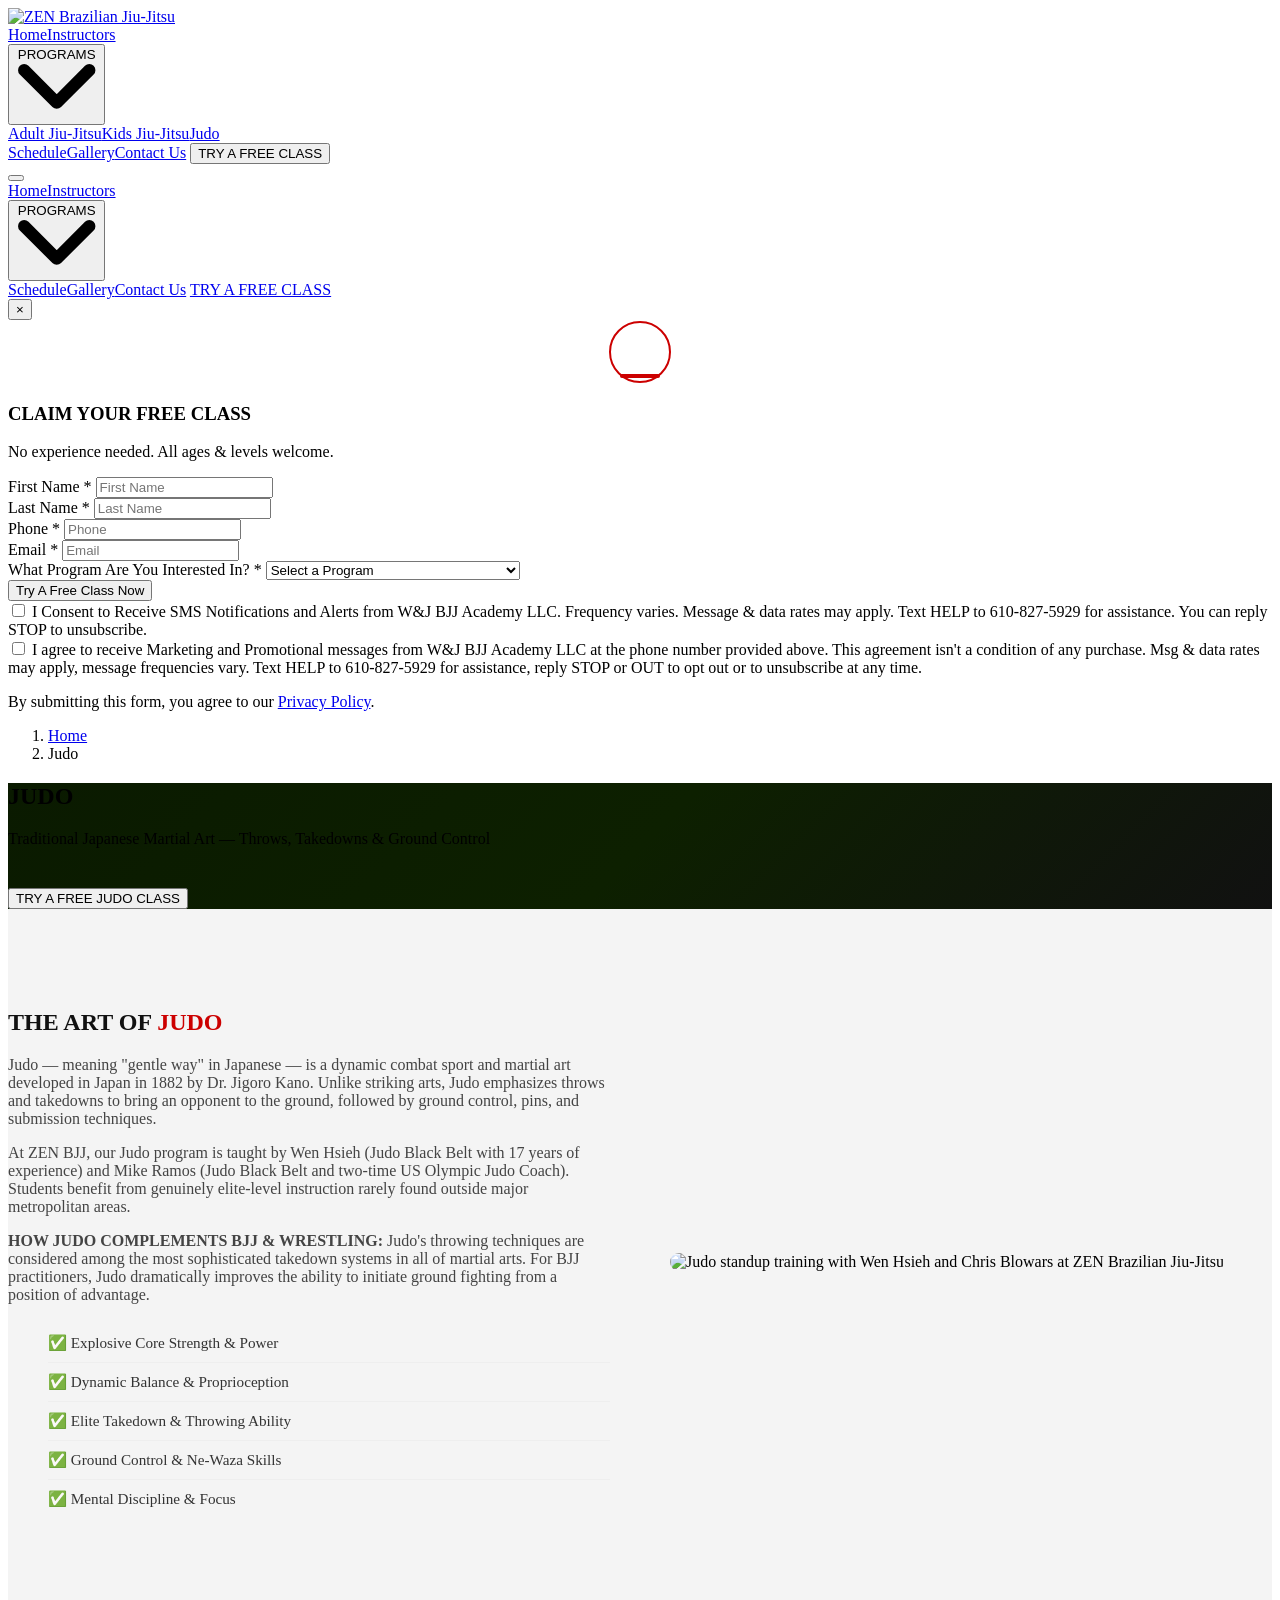
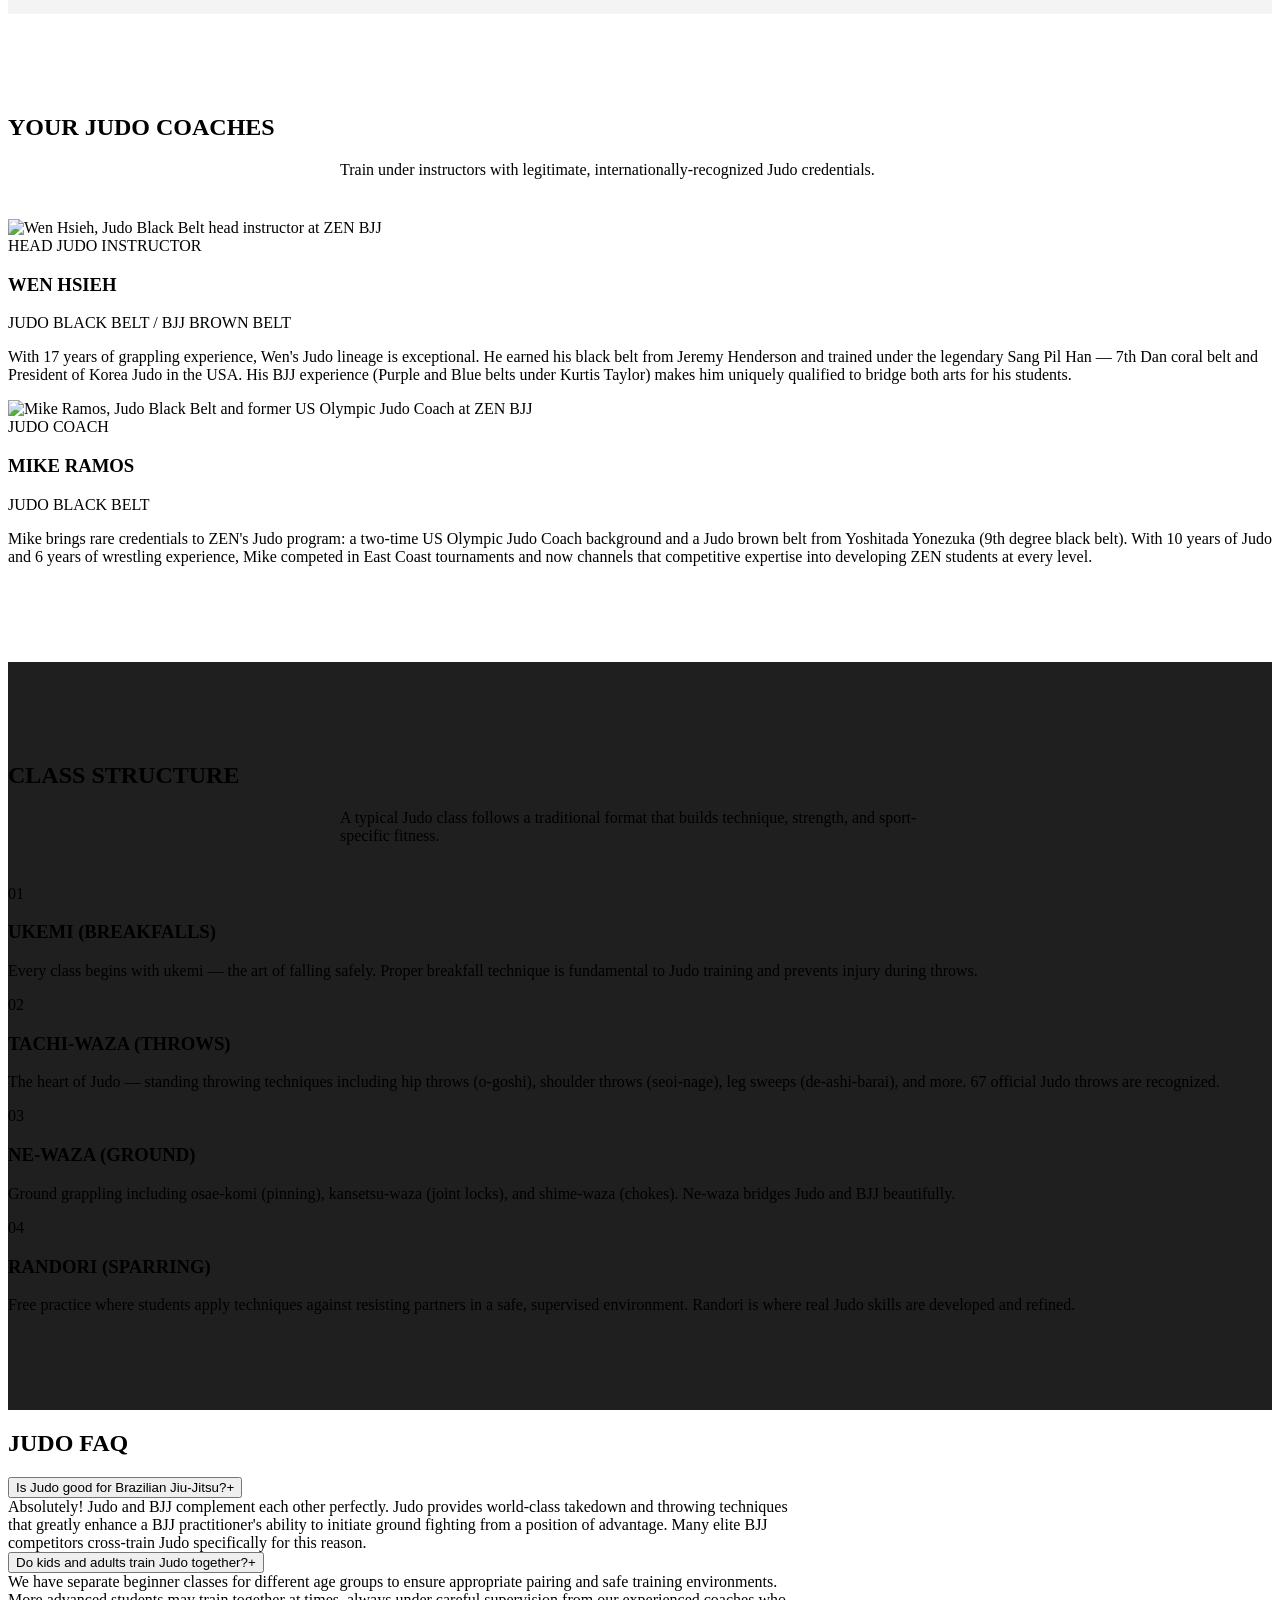
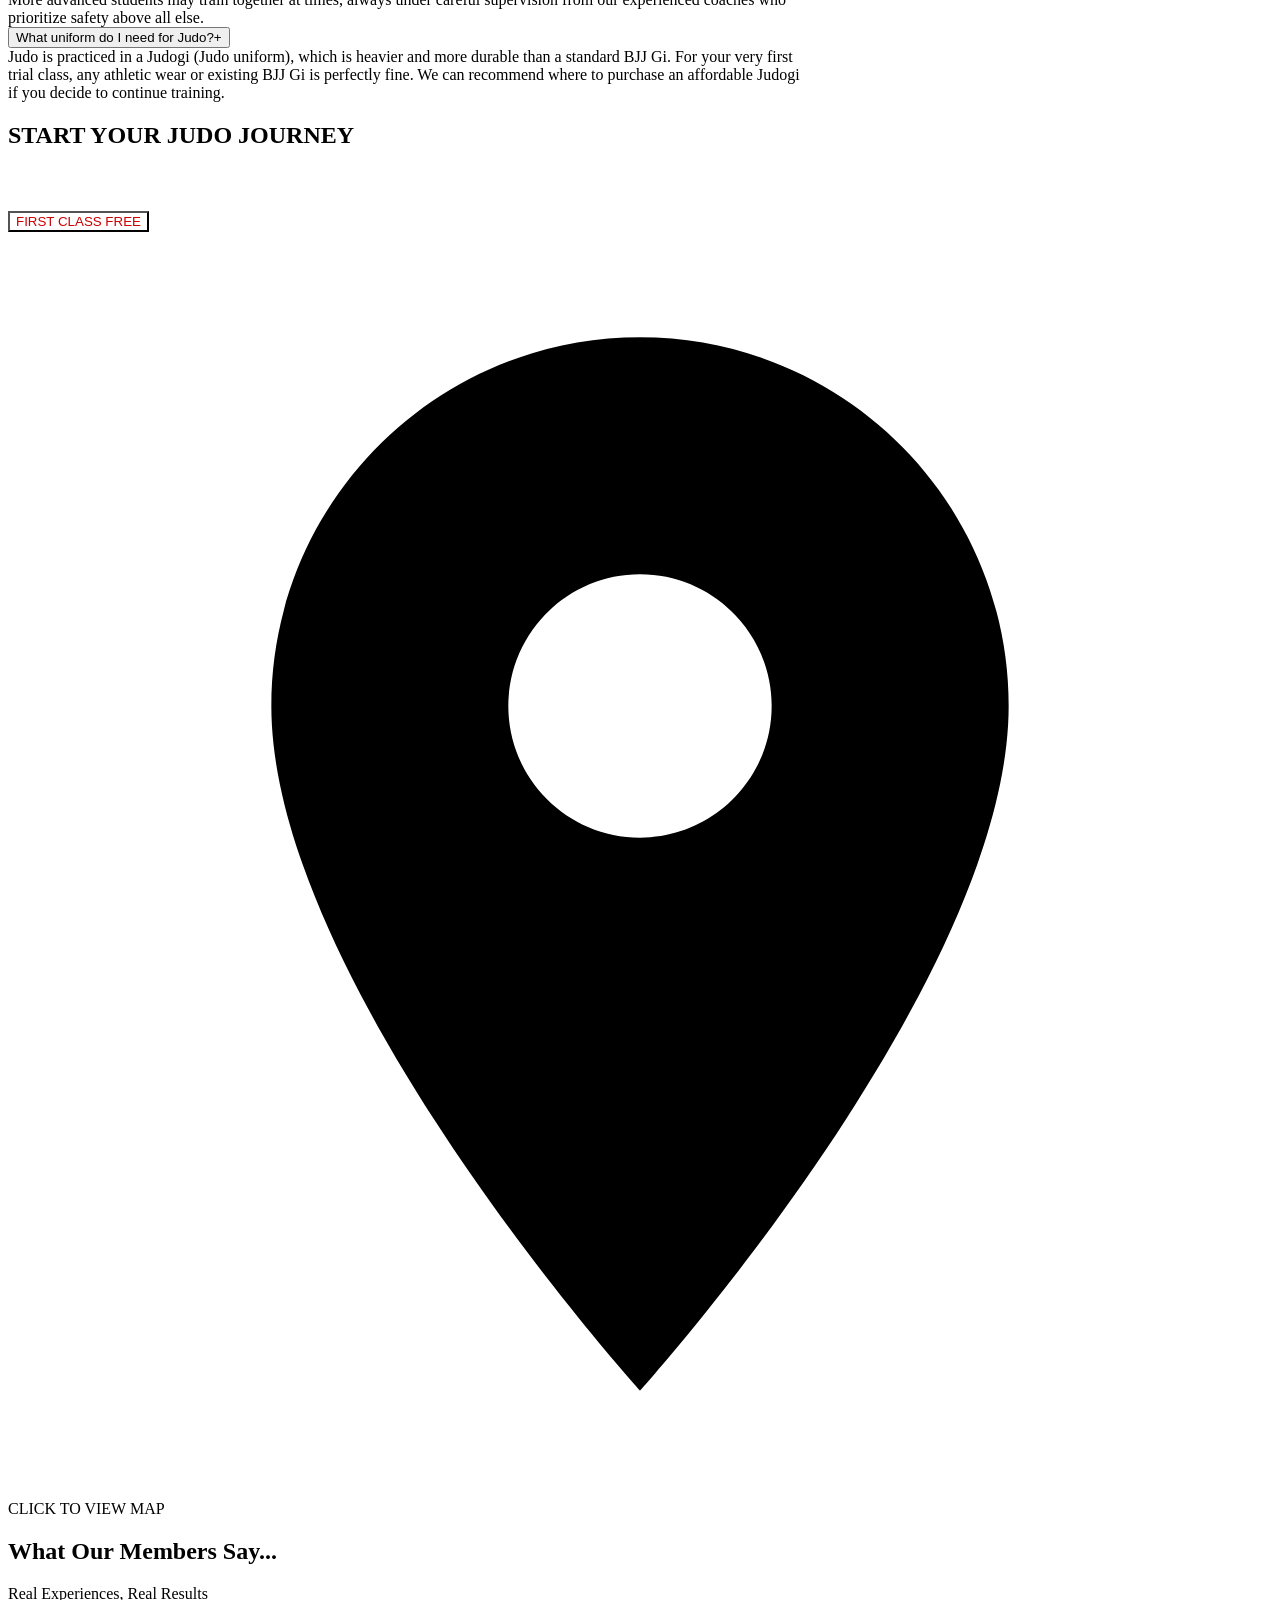
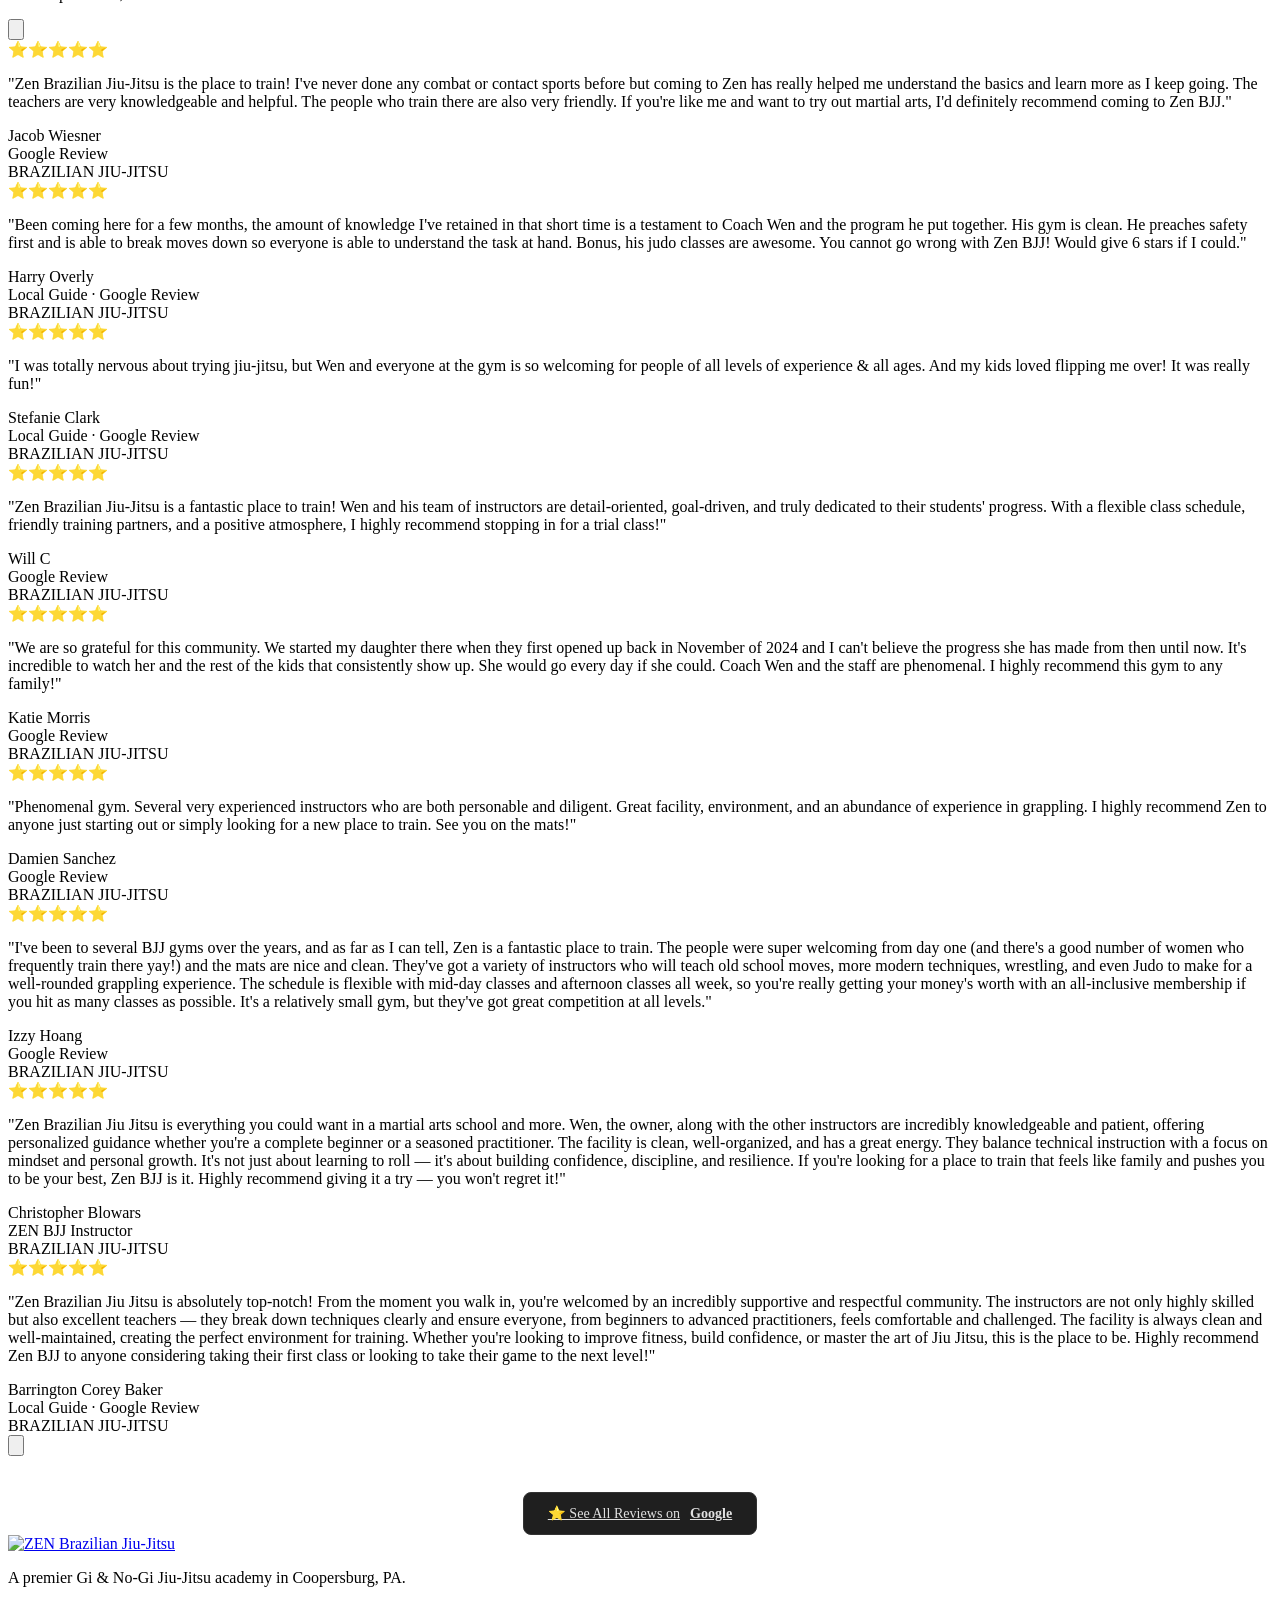
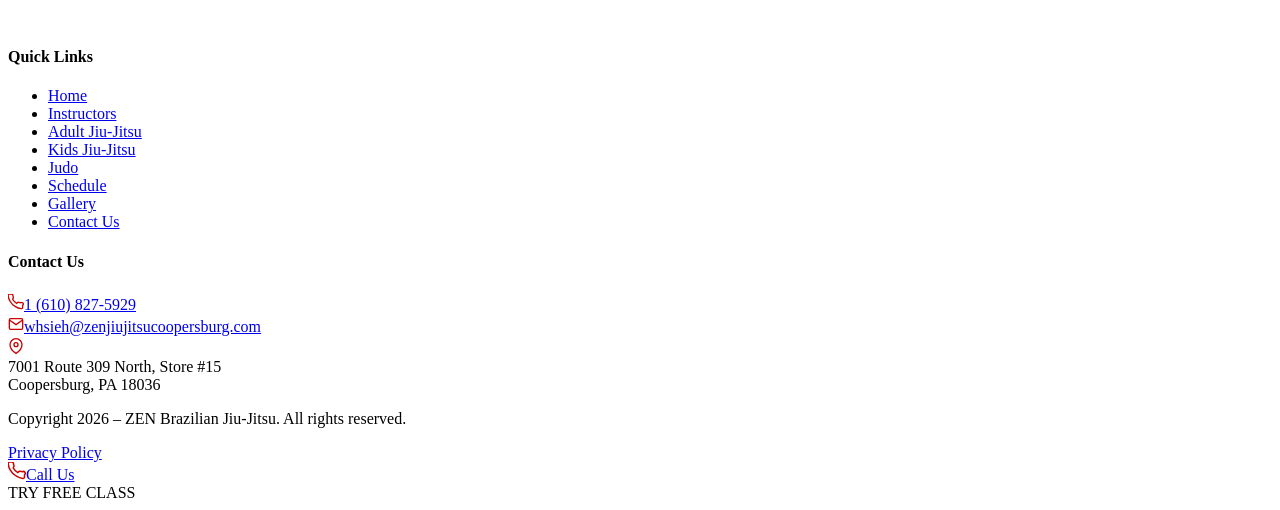
==== judo.html @ 86d630e7 "Website content The original website content (initial transfer)" ====
<!DOCTYPE html>
<html lang="en">
<head>
  <meta charset="UTF-8">
  <meta name="viewport" content="width=device-width, initial-scale=1.0">
  <title>Judo Classes in Coopersburg, PA | ZEN Brazilian Jiu-Jitsu</title>
  <meta name="description" content="Train traditional Judo at ZEN BJJ in Coopersburg, PA under experienced black belts. Throws, takedowns, and ground control for all ages. First class free!">
  <link rel="canonical" href="https://www.zenjiujitsucoopersburg.com/judo.html">
  <meta property="og:title" content="Judo Classes in Coopersburg, PA | ZEN Brazilian Jiu-Jitsu">
  <meta property="og:description" content="Train traditional Judo at ZEN BJJ in Coopersburg, PA under experienced black belts. Throws, takedowns, and ground control for all ages. First class free!">
  <meta property="og:type" content="website">
  <meta property="og:url" content="https://www.zenjiujitsucoopersburg.com/judo.html">
  <meta property="og:image" content="https://www.zenjiujitsucoopersburg.com/images/og-home.jpg">
  <meta property="og:site_name" content="ZEN Brazilian Jiu-Jitsu">
  <meta name="twitter:card" content="summary_large_image">
  <meta name="twitter:title" content="Judo Classes in Coopersburg, PA | ZEN Brazilian Jiu-Jitsu">
  <meta name="twitter:description" content="Train traditional Judo at ZEN BJJ in Coopersburg, PA. Throws, takedowns, and ground control for all ages. First class free!">
  <link rel="preconnect" href="https://fonts.googleapis.com">
  <link rel="preconnect" href="https://fonts.gstatic.com" crossorigin>
  <link rel="preconnect" href="https://maps.googleapis.com">
  <link rel="preconnect" href="https://maps.gstatic.com" crossorigin>
  <link rel="dns-prefetch" href="https://maps.googleapis.com">
  <link rel="dns-prefetch" href="https://maps.gstatic.com">
  <link href="https://fonts.googleapis.com/css2?family=Bebas+Neue&family=Open+Sans:wght@300;400;600;700&display=swap" rel="stylesheet">
  <link rel="stylesheet" href="css/styles.css">
<link rel="stylesheet" href="https://unpkg.com/aos@2.3.4/dist/aos.css">
  <script type="application/ld+json">
  {"@context":"https://schema.org","@type":"FAQPage","mainEntity":[
    {"@type":"Question","name":"Is Judo good for Brazilian Jiu-Jitsu?","acceptedAnswer":{"@type":"Answer","text":"Absolutely! Judo and BJJ complement each other perfectly. Judo provides world-class takedown and throwing techniques that greatly enhance a BJJ practitioner's ability to take the fight to the ground on their terms."}},
    {"@type":"Question","name":"Do kids and adults train Judo together?","acceptedAnswer":{"@type":"Answer","text":"We have separate beginner classes for different age groups to ensure appropriate pairing. More advanced students may train together, always under careful supervision from our experienced coaches."}},
    {"@type":"Question","name":"What uniform do I need for Judo?","acceptedAnswer":{"@type":"Answer","text":"Judo is practiced in a Judogi (Judo uniform), which is heavier and more durable than a BJJ Gi. For your first trial class, any athletic wear or BJJ Gi is fine. We can recommend where to purchase an affordable Judogi."}}
  ]}
  </script>
</head>
<body>

<nav id="navbar" aria-label="Main navigation">
  <div class="nav-inner">
    <a href="index.html" class="nav-logo" aria-label="ZEN Brazilian Jiu-Jitsu Home">
      <div class="nav-logo-wrap">
        <img src="Logos/Zen%20Logo%20White.webp" alt="ZEN Brazilian Jiu-Jitsu" class="nav-logo-img">
      </div>
    </a>
    <div class="nav-links">
      <a href="index.html">Home</a><a href="instructors.html">Instructors</a><div class="nav-dropdown"><button class="nav-dropdown-toggle" aria-expanded="false" aria-haspopup="true">PROGRAMS <svg class="nav-chevron" viewBox="0 0 10 7" fill="none" aria-hidden="true"><path d="M1 1l4 4 4-4" stroke="currentColor" stroke-width="1.5" stroke-linecap="round" stroke-linejoin="round"/></svg></button><div class="nav-dropdown-menu" role="menu"><a href="adult-bjj.html" role="menuitem">Adult Jiu-Jitsu</a><a href="kids-bjj.html" role="menuitem">Kids Jiu-Jitsu</a><a href="judo.html" role="menuitem">Judo</a></div></div><a href="schedule.html">Schedule</a><a href="gallery.html">Gallery</a><a href="contact.html">Contact Us</a>
      <button class="btn nav-cta" data-modal data-program="Judo">TRY A FREE CLASS</button>
    </div>
    <button class="hamburger" id="hamburger" aria-label="Toggle navigation" aria-expanded="false" aria-controls="navDrawer"><span></span><span></span><span></span></button>
  </div>
</nav>
<div id="drawerOverlay" style="position:fixed;inset:0;background:rgba(0,0,0,0.6);z-index:998;display:none;"></div>
<nav class="nav-drawer" id="navDrawer" aria-label="Mobile navigation">
  <a href="index.html">Home</a><a href="instructors.html">Instructors</a><div class="drawer-programs"><button class="drawer-programs-toggle" aria-expanded="false">PROGRAMS <svg class="drawer-chevron" viewBox="0 0 10 7" fill="none" aria-hidden="true"><path d="M1 1l4 4 4-4" stroke="currentColor" stroke-width="1.5" stroke-linecap="round" stroke-linejoin="round"/></svg></button><div class="drawer-programs-sub" hidden><a href="adult-bjj.html">Adult Jiu-Jitsu</a><a href="kids-bjj.html">Kids Jiu-Jitsu</a><a href="judo.html">Judo</a></div></div><a href="schedule.html">Schedule</a><a href="gallery.html">Gallery</a><a href="contact.html">Contact Us</a>
  <a class="drawer-cta" href="#" data-modal data-program="Judo">TRY A FREE CLASS</a>
</nav>

<div class="modal-overlay" id="modalOverlay" role="dialog" aria-modal="true" aria-labelledby="modalTitle" aria-hidden="true">
  <div class="modal-card">
    <button class="modal-close" id="modalClose" aria-label="Close modal">×</button>
    <div class="modal-logo"><div style="width:64px;height:64px;margin:0 auto 10px;"><svg viewBox="0 0 64 64" fill="none"><circle cx="32" cy="32" r="30" stroke="#CC0000" stroke-width="2" fill="none"/><text x="32" y="44" text-anchor="middle" font-family="serif" font-size="32" fill="white">禅</text><rect x="12" y="54" width="40" height="4" fill="#CC0000" rx="2"/></svg></div><h3 id="modalTitle">CLAIM YOUR FREE CLASS</h3><p>No experience needed. All ages &amp; levels welcome.</p></div>
    <form class="modal-form" id="modalForm" novalidate>
      <div class="form-row">
        <div class="form-group">
          <label>First Name <span class="required-star">*</span></label>
          <input type="text" id="modalFirst" name="first_name" required placeholder="First Name" autocomplete="given-name">
        </div>
        <div class="form-group">
          <label>Last Name <span class="required-star">*</span></label>
          <input type="text" id="modalLast" name="last_name" required placeholder="Last Name" autocomplete="family-name">
        </div>
      </div>
      <div class="form-group">
        <label>Phone <span class="required-star">*</span></label>
        <input type="tel" id="modalPhone" name="phone" required placeholder="Phone" autocomplete="tel">
      </div>
      <div class="form-group">
        <label>Email <span class="required-star">*</span></label>
        <input type="email" id="modalEmail" name="email" required placeholder="Email" autocomplete="email">
      </div>
      <div class="form-group">
        <label for="modalProgram">What Program Are You Interested In? <span class="required-star">*</span></label>
        <select id="modalProgram" name="program" required>
          <option value="" disabled selected>Select a Program</option>
          <option value="adult-bjj">Adult BJJ Program (Age 18 and above)</option>
          <option value="kids-bjj">Kids BJJ Program (Age 5 and above)</option>
          <option value="judo">Judo BJJ Program (All Levels)</option>
        </select>
      </div>
      <button type="submit" class="btn btn-red btn-pulse">Try A Free Class Now</button>
      <div class="consent-item">
        <input type="checkbox" id="sms-consent" name="sms_consent" value="yes">
        <label for="sms-consent">I Consent to Receive SMS Notifications and Alerts from W&amp;J BJJ Academy LLC. Frequency varies. Message &amp; data rates may apply. Text HELP to 610-827-5929 for assistance. You can reply STOP to unsubscribe.</label>
      </div>
      <div class="consent-item">
        <input type="checkbox" id="marketing-consent" name="marketing_consent" value="yes">
        <label for="marketing-consent">I agree to receive Marketing and Promotional messages from W&amp;J BJJ Academy LLC at the phone number provided above. This agreement isn't a condition of any purchase. Msg &amp; data rates may apply, message frequencies vary. Text HELP to 610-827-5929 for assistance, reply STOP or OUT to opt out or to unsubscribe at any time.</label>
      </div>
      <p class="popup-privacy-link">
        By submitting this form, you agree to our <a href="privacy-policy.html" target="_blank">Privacy Policy</a>.
      </p>
    </form>
  </div>
</div>

<nav class="breadcrumb" aria-label="Breadcrumb"><div class="container"><ol><li><a href="index.html">Home</a></li><li>Judo</li></ol></div></nav>

<section class="page-hero" style="background:linear-gradient(135deg,#0a1a00 0%,#0d2000 50%,#111 100%);" aria-labelledby="page-title">
  <div class="container">
    <h1 id="page-title"><span class="accent-red">JUDO</span></h1>
    <p>Traditional Japanese Martial Art — Throws, Takedowns &amp; Ground Control</p>
    <button class="btn btn-red btn-pulse" data-modal data-program="Judo" style="margin-top:24px;">TRY A FREE JUDO CLASS</button>
  </div>
</section>

<!-- ABOUT JUDO -->
<section style="background:#f4f4f4;padding:80px 0;" aria-labelledby="judo-heading">
  <div class="container">
    <div style="display:grid;grid-template-columns:1fr 1fr;gap:60px;align-items:center;">
      <div>
        <h2 id="judo-heading" style="color:#111;">THE ART OF <span style="color:#CC0000">JUDO</span></h2>
        <div class="divider"></div>
        <p style="color:#444;">Judo — meaning "gentle way" in Japanese — is a dynamic combat sport and martial art developed in Japan in 1882 by Dr. Jigoro Kano. Unlike striking arts, Judo emphasizes throws and takedowns to bring an opponent to the ground, followed by ground control, pins, and submission techniques.</p>
        <p style="color:#444;margin-top:14px;">At ZEN BJJ, our Judo program is taught by Wen Hsieh (Judo Black Belt with 17 years of experience) and Mike Ramos (Judo Black Belt and two-time US Olympic Judo Coach). Students benefit from genuinely elite-level instruction rarely found outside major metropolitan areas.</p>
        <p style="color:#444;margin-top:14px;"><strong>HOW JUDO COMPLEMENTS BJJ &amp; WRESTLING:</strong> Judo's throwing techniques are considered among the most sophisticated takedown systems in all of martial arts. For BJJ practitioners, Judo dramatically improves the ability to initiate ground fighting from a position of advantage.</p>
        <ul style="list-style:none;margin-top:20px;">
          <li style="padding:10px 0;border-bottom:1px solid #eee;display:flex;align-items:center;gap:12px;color:#333;font-size:0.95rem;">✅ Explosive Core Strength &amp; Power</li>
          <li style="padding:10px 0;border-bottom:1px solid #eee;display:flex;align-items:center;gap:12px;color:#333;font-size:0.95rem;">✅ Dynamic Balance &amp; Proprioception</li>
          <li style="padding:10px 0;border-bottom:1px solid #eee;display:flex;align-items:center;gap:12px;color:#333;font-size:0.95rem;">✅ Elite Takedown &amp; Throwing Ability</li>
          <li style="padding:10px 0;border-bottom:1px solid #eee;display:flex;align-items:center;gap:12px;color:#333;font-size:0.95rem;">✅ Ground Control &amp; Ne-Waza Skills</li>
          <li style="padding:10px 0;display:flex;align-items:center;gap:12px;color:#333;font-size:0.95rem;">✅ Mental Discipline &amp; Focus</li>
        </ul>
      </div>
      <div><img src="Judo%20images%20/IMG_8960.jpg" alt="Judo standup training with Wen Hsieh and Chris Blowars at ZEN Brazilian Jiu-Jitsu" loading="lazy" style="border-radius:12px;width:100%;"></div>
    </div>
  </div>
</section>

<!-- INSTRUCTOR SPOTLIGHT -->
<section style="background:var(--dark);padding:80px 0;" aria-labelledby="coaches-heading">
  <div class="container">
    <h2 id="coaches-heading" class="text-center">YOUR <span class="accent-red">JUDO COACHES</span></h2>
    <div class="divider center"></div>
    <p class="text-center" style="max-width:600px;margin:0 auto 40px;">Train under instructors with legitimate, internationally-recognized Judo credentials.</p>
    <div class="instructors-grid">
      <article class="instructor-card">
        <div class="instructor-img"><img src="Instructors%20images%20/Coach%20Wen.webp" alt="Wen Hsieh, Judo Black Belt head instructor at ZEN BJJ" loading="lazy"><div class="instructor-banner"><div class="meet">HEAD JUDO INSTRUCTOR</div><h3>WEN HSIEH</h3><span class="belt-badge">JUDO BLACK BELT / BJJ BROWN BELT</span></div></div>
        <div class="instructor-body"><p>With 17 years of grappling experience, Wen's Judo lineage is exceptional. He earned his black belt from Jeremy Henderson and trained under the legendary Sang Pil Han — 7th Dan coral belt and President of Korea Judo in the USA. His BJJ experience (Purple and Blue belts under Kurtis Taylor) makes him uniquely qualified to bridge both arts for his students.</p></div>
      </article>
      <article class="instructor-card">
        <div class="instructor-img"><img src="Instructors%20images%20/Coach%20Mike%20.webp" alt="Mike Ramos, Judo Black Belt and former US Olympic Judo Coach at ZEN BJJ" loading="lazy"><div class="instructor-banner"><div class="meet">JUDO COACH</div><h3>MIKE RAMOS</h3><span class="belt-badge">JUDO BLACK BELT</span></div></div>
        <div class="instructor-body"><p>Mike brings rare credentials to ZEN's Judo program: a two-time US Olympic Judo Coach background and a Judo brown belt from Yoshitada Yonezuka (9th degree black belt). With 10 years of Judo and 6 years of wrestling experience, Mike competed in East Coast tournaments and now channels that competitive expertise into developing ZEN students at every level.</p></div>
      </article>
    </div>
  </div>
</section>

<!-- WHAT TO EXPECT -->
<section style="background:#1f1f1f;padding:80px 0;" aria-labelledby="expect-heading">
  <div class="container">
    <h2 id="expect-heading" class="text-center">CLASS <span class="accent-red">STRUCTURE</span></h2>
    <div class="divider center"></div>
    <p class="text-center" style="max-width:600px;margin:0 auto 40px;">A typical Judo class follows a traditional format that builds technique, strength, and sport-specific fitness.</p>
    <div class="technique-grid">
      <div class="technique-card"><div class="tnum">01</div><div><h3>UKEMI (BREAKFALLS)</h3><p>Every class begins with ukemi — the art of falling safely. Proper breakfall technique is fundamental to Judo training and prevents injury during throws.</p></div></div>
      <div class="technique-card"><div class="tnum">02</div><div><h3>TACHI-WAZA (THROWS)</h3><p>The heart of Judo — standing throwing techniques including hip throws (o-goshi), shoulder throws (seoi-nage), leg sweeps (de-ashi-barai), and more. 67 official Judo throws are recognized.</p></div></div>
      <div class="technique-card"><div class="tnum">03</div><div><h3>NE-WAZA (GROUND)</h3><p>Ground grappling including osae-komi (pinning), kansetsu-waza (joint locks), and shime-waza (chokes). Ne-waza bridges Judo and BJJ beautifully.</p></div></div>
      <div class="technique-card"><div class="tnum">04</div><div><h3>RANDORI (SPARRING)</h3><p>Free practice where students apply techniques against resisting partners in a safe, supervised environment. Randori is where real Judo skills are developed and refined.</p></div></div>
    </div>
  </div>
</section>

<!-- FAQ -->
<section class="faq-section" aria-labelledby="faq-heading">
  <div class="container" style="max-width:800px;">
    <h2 id="faq-heading" class="text-center">JUDO <span class="accent-red">FAQ</span></h2>
    <div class="divider center"></div>
    <div class="faq-item"><button class="faq-question" aria-expanded="false">Is Judo good for Brazilian Jiu-Jitsu?<span class="faq-icon">+</span></button><div class="faq-answer">Absolutely! Judo and BJJ complement each other perfectly. Judo provides world-class takedown and throwing techniques that greatly enhance a BJJ practitioner's ability to initiate ground fighting from a position of advantage. Many elite BJJ competitors cross-train Judo specifically for this reason.</div></div>
    <div class="faq-item"><button class="faq-question" aria-expanded="false">Do kids and adults train Judo together?<span class="faq-icon">+</span></button><div class="faq-answer">We have separate beginner classes for different age groups to ensure appropriate pairing and safe training environments. More advanced students may train together at times, always under careful supervision from our experienced coaches who prioritize safety above all else.</div></div>
    <div class="faq-item"><button class="faq-question" aria-expanded="false">What uniform do I need for Judo?<span class="faq-icon">+</span></button><div class="faq-answer">Judo is practiced in a Judogi (Judo uniform), which is heavier and more durable than a standard BJJ Gi. For your very first trial class, any athletic wear or existing BJJ Gi is perfectly fine. We can recommend where to purchase an affordable Judogi if you decide to continue training.</div></div>
  </div>
</section>

<section class="cta-banner">
  <!-- cta animated via CSS shimmer -->
  <h2>START YOUR JUDO JOURNEY</h2>
  <p style="color:rgba(255,255,255,0.85);margin-bottom:24px;position:relative;">First class is completely free. Experience elite Judo instruction in Coopersburg's premier martial arts academy.</p>
  <button class="btn" data-modal data-program="Judo" style="background:white;color:#CC0000;position:relative;">FIRST CLASS FREE</button>
</section>

<!-- MAP -->
<section class="map-section" aria-label="Gym location map">
  <div class="map-container">
    <div class="map-facade" data-map-src="https://www.google.com/maps/embed?pb=!1m18!1m12!1m3!1d3041.0!2d-75.39!3d40.508!2m3!1f0!2f0!3f0!3m2!1i1024!2i768!4f13.1!3m3!1m2!1s0x0%3A0x0!2s7001+Route+309+N%2C+Coopersburg%2C+PA+18036!5e0!3m2!1sen!2sus!4v1700000000000!5m2!1sen!2sus" data-map-title="ZEN Brazilian Jiu-Jitsu location map — 7001 Route 309 North Coopersburg PA">
      <div class="map-facade-overlay">
        <svg class="map-facade-pin" viewBox="0 0 24 24" xmlns="http://www.w3.org/2000/svg" aria-hidden="true"><path d="M12 2C8.13 2 5 5.13 5 9c0 5.25 7 13 7 13s7-7.75 7-13c0-3.87-3.13-7-7-7zm0 9.5c-1.38 0-2.5-1.12-2.5-2.5s1.12-2.5 2.5-2.5 2.5 1.12 2.5 2.5-1.12 2.5-2.5 2.5z"/></svg>
        <span class="map-facade-text">CLICK TO VIEW MAP</span>
      </div>
    </div>
  </div>
</section>

<!-- REVIEWS -->
<section class="testimonials-section" aria-labelledby="reviews-heading">
  <div class="container">
    <h2 id="reviews-heading" class="text-center" data-aos="fade-up">What Our Members Say...</h2>
    <p class="section-sub" data-aos="fade-up" data-aos-delay="100">Real Experiences, Real Results</p>
    <div class="reviews-carousel-wrapper" id="reviewsCarouselWrapper" data-aos="fade-up" data-aos-delay="200">
      <button class="carousel-btn carousel-prev" id="carouselPrev" aria-label="Previous reviews">
        <svg viewBox="0 0 24 24" fill="none" stroke="currentColor" stroke-width="2.5" stroke-linecap="round" stroke-linejoin="round" aria-hidden="true"><polyline points="15 18 9 12 15 6"/></svg>
      </button>
      <div class="reviews-carousel" id="reviewsCarousel">
        <div class="reviews-track" id="reviewsTrack">
          <article class="review-card">
            <div class="stars" aria-label="5 out of 5 stars">⭐⭐⭐⭐⭐</div>
            <p class="review-text">"Zen Brazilian Jiu-Jitsu is the place to train! I've never done any combat or contact sports before but coming to Zen has really helped me understand the basics and learn more as I keep going. The teachers are very knowledgeable and helpful. The people who train there are also very friendly. If you're like me and want to try out martial arts, I'd definitely recommend coming to Zen BJJ."</p>
            <div class="reviewer-name">Jacob Wiesner</div>
            <div class="reviewer-label">Google Review</div>
            <div class="watermark" aria-hidden="true">BRAZILIAN JIU-JITSU</div>
          </article>
          <article class="review-card">
            <div class="stars" aria-label="5 out of 5 stars">⭐⭐⭐⭐⭐</div>
            <p class="review-text">"Been coming here for a few months, the amount of knowledge I've retained in that short time is a testament to Coach Wen and the program he put together. His gym is clean. He preaches safety first and is able to break moves down so everyone is able to understand the task at hand. Bonus, his judo classes are awesome. You cannot go wrong with Zen BJJ! Would give 6 stars if I could."</p>
            <div class="reviewer-name">Harry Overly</div>
            <div class="reviewer-label">Local Guide · Google Review</div>
            <div class="watermark" aria-hidden="true">BRAZILIAN JIU-JITSU</div>
          </article>
          <article class="review-card">
            <div class="stars" aria-label="5 out of 5 stars">⭐⭐⭐⭐⭐</div>
            <p class="review-text">"I was totally nervous about trying jiu-jitsu, but Wen and everyone at the gym is so welcoming for people of all levels of experience &amp; all ages. And my kids loved flipping me over! It was really fun!"</p>
            <div class="reviewer-name">Stefanie Clark</div>
            <div class="reviewer-label">Local Guide · Google Review</div>
            <div class="watermark" aria-hidden="true">BRAZILIAN JIU-JITSU</div>
          </article>
          <article class="review-card">
            <div class="stars" aria-label="5 out of 5 stars">⭐⭐⭐⭐⭐</div>
            <p class="review-text">"Zen Brazilian Jiu-Jitsu is a fantastic place to train! Wen and his team of instructors are detail-oriented, goal-driven, and truly dedicated to their students' progress. With a flexible class schedule, friendly training partners, and a positive atmosphere, I highly recommend stopping in for a trial class!"</p>
            <div class="reviewer-name">Will C</div>
            <div class="reviewer-label">Google Review</div>
            <div class="watermark" aria-hidden="true">BRAZILIAN JIU-JITSU</div>
          </article>
          <article class="review-card">
            <div class="stars" aria-label="5 out of 5 stars">⭐⭐⭐⭐⭐</div>
            <p class="review-text">"We are so grateful for this community. We started my daughter there when they first opened up back in November of 2024 and I can't believe the progress she has made from then until now. It's incredible to watch her and the rest of the kids that consistently show up. She would go every day if she could. Coach Wen and the staff are phenomenal. I highly recommend this gym to any family!"</p>
            <div class="reviewer-name">Katie Morris</div>
            <div class="reviewer-label">Google Review</div>
            <div class="watermark" aria-hidden="true">BRAZILIAN JIU-JITSU</div>
          </article>
          <article class="review-card">
            <div class="stars" aria-label="5 out of 5 stars">⭐⭐⭐⭐⭐</div>
            <p class="review-text">"Phenomenal gym. Several very experienced instructors who are both personable and diligent. Great facility, environment, and an abundance of experience in grappling. I highly recommend Zen to anyone just starting out or simply looking for a new place to train. See you on the mats!"</p>
            <div class="reviewer-name">Damien Sanchez</div>
            <div class="reviewer-label">Google Review</div>
            <div class="watermark" aria-hidden="true">BRAZILIAN JIU-JITSU</div>
          </article>
          <article class="review-card">
            <div class="stars" aria-label="5 out of 5 stars">⭐⭐⭐⭐⭐</div>
            <p class="review-text">"I've been to several BJJ gyms over the years, and as far as I can tell, Zen is a fantastic place to train. The people were super welcoming from day one (and there's a good number of women who frequently train there yay!) and the mats are nice and clean. They've got a variety of instructors who will teach old school moves, more modern techniques, wrestling, and even Judo to make for a well-rounded grappling experience. The schedule is flexible with mid-day classes and afternoon classes all week, so you're really getting your money's worth with an all-inclusive membership if you hit as many classes as possible. It's a relatively small gym, but they've got great competition at all levels."</p>
            <div class="reviewer-name">Izzy Hoang</div>
            <div class="reviewer-label">Google Review</div>
            <div class="watermark" aria-hidden="true">BRAZILIAN JIU-JITSU</div>
          </article>
          <article class="review-card">
            <div class="stars" aria-label="5 out of 5 stars">⭐⭐⭐⭐⭐</div>
            <p class="review-text">"Zen Brazilian Jiu Jitsu is everything you could want in a martial arts school and more. Wen, the owner, along with the other instructors are incredibly knowledgeable and patient, offering personalized guidance whether you're a complete beginner or a seasoned practitioner. The facility is clean, well-organized, and has a great energy. They balance technical instruction with a focus on mindset and personal growth. It's not just about learning to roll — it's about building confidence, discipline, and resilience. If you're looking for a place to train that feels like family and pushes you to be your best, Zen BJJ is it. Highly recommend giving it a try — you won't regret it!"</p>
            <div class="reviewer-name">Christopher Blowars</div>
            <div class="reviewer-label">ZEN BJJ Instructor</div>
            <div class="watermark" aria-hidden="true">BRAZILIAN JIU-JITSU</div>
          </article>
          <article class="review-card">
            <div class="stars" aria-label="5 out of 5 stars">⭐⭐⭐⭐⭐</div>
            <p class="review-text">"Zen Brazilian Jiu Jitsu is absolutely top-notch! From the moment you walk in, you're welcomed by an incredibly supportive and respectful community. The instructors are not only highly skilled but also excellent teachers — they break down techniques clearly and ensure everyone, from beginners to advanced practitioners, feels comfortable and challenged. The facility is always clean and well-maintained, creating the perfect environment for training. Whether you're looking to improve fitness, build confidence, or master the art of Jiu Jitsu, this is the place to be. Highly recommend Zen BJJ to anyone considering taking their first class or looking to take their game to the next level!"</p>
            <div class="reviewer-name">Barrington Corey Baker</div>
            <div class="reviewer-label">Local Guide · Google Review</div>
            <div class="watermark" aria-hidden="true">BRAZILIAN JIU-JITSU</div>
          </article>
        </div><!-- /reviews-track -->
      </div><!-- /reviews-carousel -->
      <button class="carousel-btn carousel-next" id="carouselNext" aria-label="Next reviews">
        <svg viewBox="0 0 24 24" fill="none" stroke="currentColor" stroke-width="2.5" stroke-linecap="round" stroke-linejoin="round" aria-hidden="true"><polyline points="9 18 15 12 9 6"/></svg>
      </button>
    </div><!-- /reviews-carousel-wrapper -->
    <div class="carousel-dots" id="carouselDots" role="tablist" aria-label="Review navigation"></div>
    <div style="text-align:center;margin-top:36px;">
      <a href="https://www.google.com/search?newwindow=ANbL-n6jtVjjmo40pLEKSWnHj_0fv2LIiQ:1776117030747&q=Zen+Brazilian+Jiu-Jitsu,+7001+PA-309,+Coopersburg,+PA+18036,+United+States&si=AL3DRZEsmMGCryMMFSHJ3StBhOdZ2-6yYkXd_doETEE1OR-qOXPxCbQCdAypytVNDpJ05wscndrPcM5QG6sQ3BqxLQsaULzF_dbfhcZn3fAzvhtK1FI_rAlTTEml113O00PALrPRSC0u4I9Mvt58v6vvNNKcwxQ9mQ%3D%3D&sa=X&ved=2ahUKEwjozcnF5-uTAxXKB9sEHUOBLYYQrrQLegQIMRAA&biw=1440&bih=812&dpr=2" target="_blank" rel="noopener noreferrer" style="display:inline-flex;align-items:center;gap:10px;background:#1f1f1f;border:1px solid #333;border-radius:8px;padding:12px 24px;color:#e0e0e0;font-size:0.88rem;transition:0.3s;" aria-label="See all Google reviews">
        ⭐ See All Reviews on <strong>Google</strong>
      </a>
    </div>
  </div>
</section>

<footer>
  <div class="container">
    <div class="footer-inner" data-aos="fade-up" data-aos-offset="40">
      <div class="footer-brand"><a href="index.html" class="footer-logo" aria-label="ZEN Brazilian Jiu-Jitsu Home"><img src="Logos/Zen%20Logo%20White.webp" alt="ZEN Brazilian Jiu-Jitsu" class="footer-logo-img"></a><p>A premier Gi &amp; No-Gi Jiu-Jitsu academy in Coopersburg, PA.</p><div class="footer-social"><a href="https://www.facebook.com/ZenBJJCoopersburg" class="social-circle" target="_blank" rel="noopener noreferrer" aria-label="Facebook"><svg viewBox="0 0 24 24" style="fill:white;width:20px;height:20px"><path d="M18 2h-3a5 5 0 00-5 5v3H7v4h3v8h4v-8h3l1-4h-4V7a1 1 0 011-1h3z"/></svg></a><a href="https://www.instagram.com/zen_brazilian_jiujitsu/" class="social-circle" target="_blank" rel="noopener noreferrer" aria-label="Instagram"><svg viewBox="0 0 24 24" style="fill:none;stroke:white;stroke-width:2;width:20px;height:20px"><rect x="2" y="2" width="20" height="20" rx="5"/><circle cx="12" cy="12" r="4"/><circle cx="17.5" cy="6.5" r="0.5" fill="white"/></svg></a></div></div>
      <div class="footer-col"><h4>Quick Links</h4><ul><li><a href="index.html">Home</a></li><li><a href="instructors.html">Instructors</a></li><li><a href="adult-bjj.html">Adult Jiu-Jitsu</a></li><li><a href="kids-bjj.html">Kids Jiu-Jitsu</a></li><li><a href="judo.html">Judo</a></li><li><a href="schedule.html">Schedule</a></li><li><a href="gallery.html">Gallery</a></li><li><a href="contact.html">Contact Us</a></li></ul></div>
      <div class="footer-col"><h4>Contact Us</h4><div class="contact-line"><svg viewBox="0 0 24 24" style="width:16px;height:16px;stroke:#CC0000;fill:none;stroke-width:2;flex-shrink:0;margin-top:2px"><path d="M22 16.92v3a2 2 0 01-2.18 2 19.79 19.79 0 01-8.63-3.07A19.5 19.5 0 013.07 10.8 19.79 19.79 0 01.22 2.22a2 2 0 012-2.18h3a2 2 0 012 1.72 12.84 12.84 0 00.7 2.81 2 2 0 01-.45 2.11L6.91 7.91a16 16 0 006.18 6.18l1.24-1.24a2 2 0 012.11-.45 12.84 12.84 0 002.81.7A2 2 0 0122 16.92z"/></svg><a href="tel:+16108275929">1 (610) 827-5929</a></div><div class="contact-line"><svg viewBox="0 0 24 24" style="width:16px;height:16px;stroke:#CC0000;fill:none;stroke-width:2;flex-shrink:0;margin-top:2px"><path d="M4 4h16c1.1 0 2 .9 2 2v12c0 1.1-.9 2-2 2H4c-1.1 0-2-.9-2-2V6c0-1.1.9-2 2-2z"/><polyline points="22,6 12,13 2,6"/></svg><a href="mailto:whsieh@zenjiujitsucoopersburg.com">whsieh@zenjiujitsucoopersburg.com</a></div><div class="contact-line"><svg viewBox="0 0 24 24" style="width:16px;height:16px;stroke:#CC0000;fill:none;stroke-width:2;flex-shrink:0;margin-top:2px"><path d="M21 10c0 7-9 13-9 13s-9-6-9-13a9 9 0 0118 0z"/><circle cx="12" cy="10" r="3"/></svg><address style="font-style:normal;">7001 Route 309 North, Store #15<br>Coopersburg, PA 18036</address></div></div>
    </div>
    <div class="footer-bottom-bar">
      <p>Copyright 2026 – ZEN Brazilian Jiu-Jitsu. All rights reserved.</p>
      <a href="privacy-policy.html">Privacy Policy</a>
    </div>
  </div>
</footer>
<div class="mobile-bar"><a href="tel:+16108275929" class="call-btn" aria-label="Call ZEN BJJ"><svg viewBox="0 0 24 24" style="width:18px;height:18px;stroke:#CC0000;fill:none;stroke-width:2"><path d="M22 16.92v3a2 2 0 01-2.18 2 19.79 19.79 0 01-8.63-3.07A19.5 19.5 0 013.07 10.8 19.79 19.79 0 01.22 2.22a2 2 0 012-2.18h3a2 2 0 012 1.72 12.84 12.84 0 00.7 2.81 2 2 0 01-.45 2.11L6.91 7.91a16 16 0 006.18 6.18l1.24-1.24a2 2 0 012.11-.45 12.84 12.84 0 002.81.7A2 2 0 0122 16.92z"/></svg>Call Us</a><div class="free-btn" id="mobileFreeCta" role="button" tabindex="0">TRY FREE CLASS</div></div>
<script src="js/main.js"></script>
<script src="js/cursor.js" defer></script>
<script src="https://unpkg.com/aos@2.3.4/dist/aos.js"></script>
<script>
  if (!window.matchMedia('(prefers-reduced-motion: reduce)').matches) {
    AOS.init({ duration: 700, once: true, offset: 60, easing: 'ease-out-cubic' });
  }
</script>
</body>
</html>
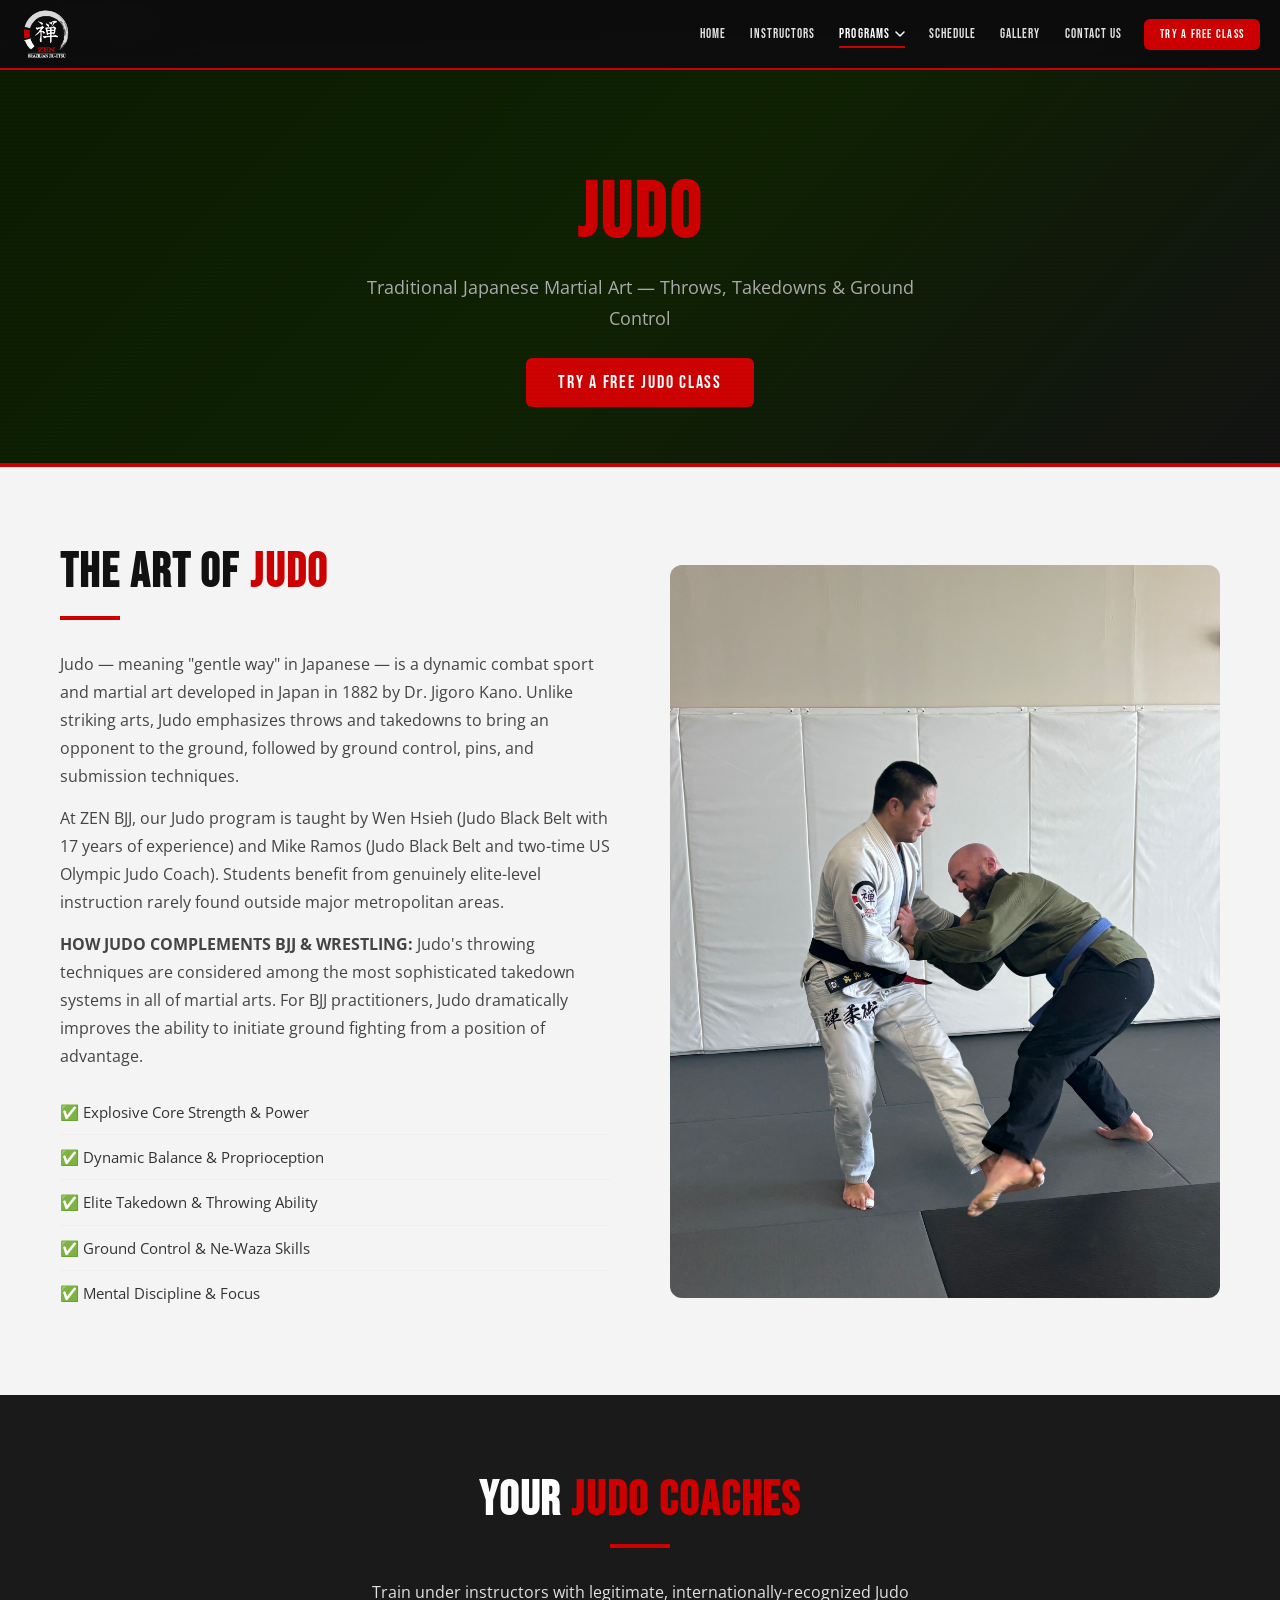
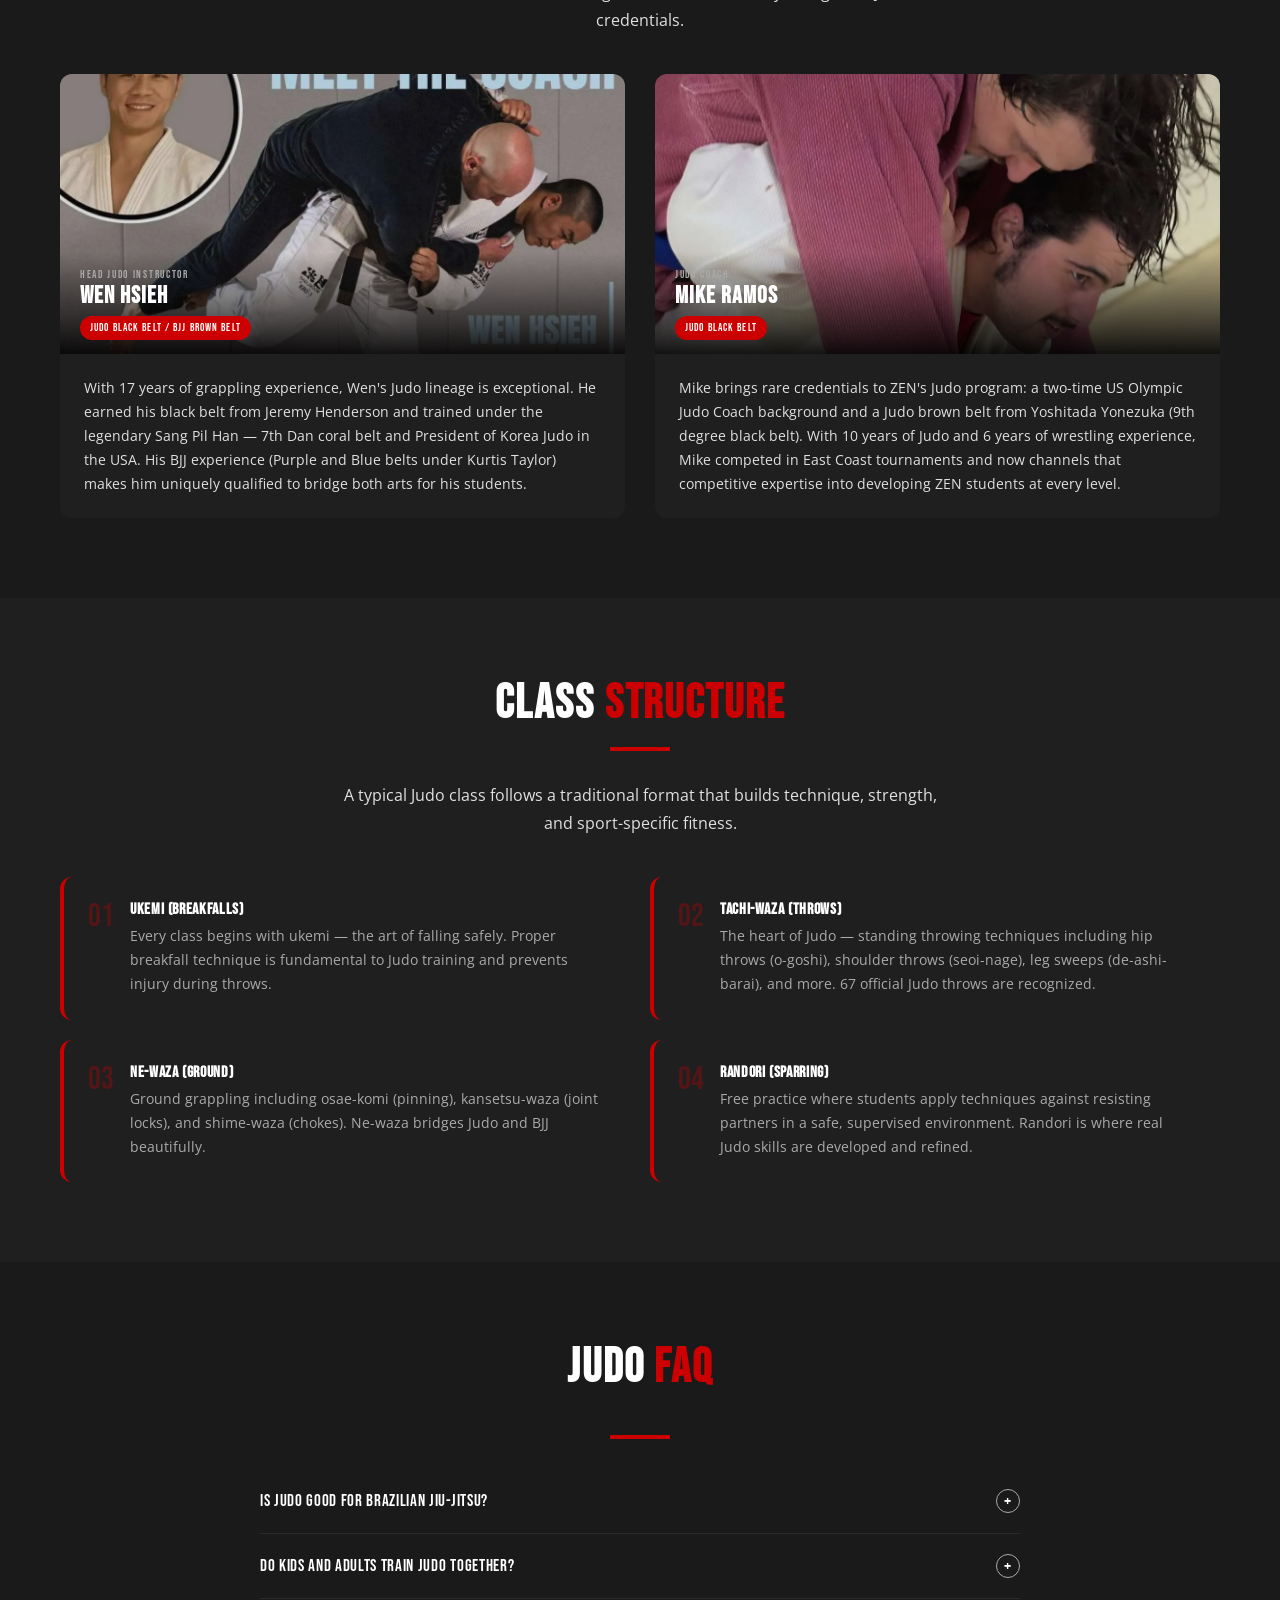
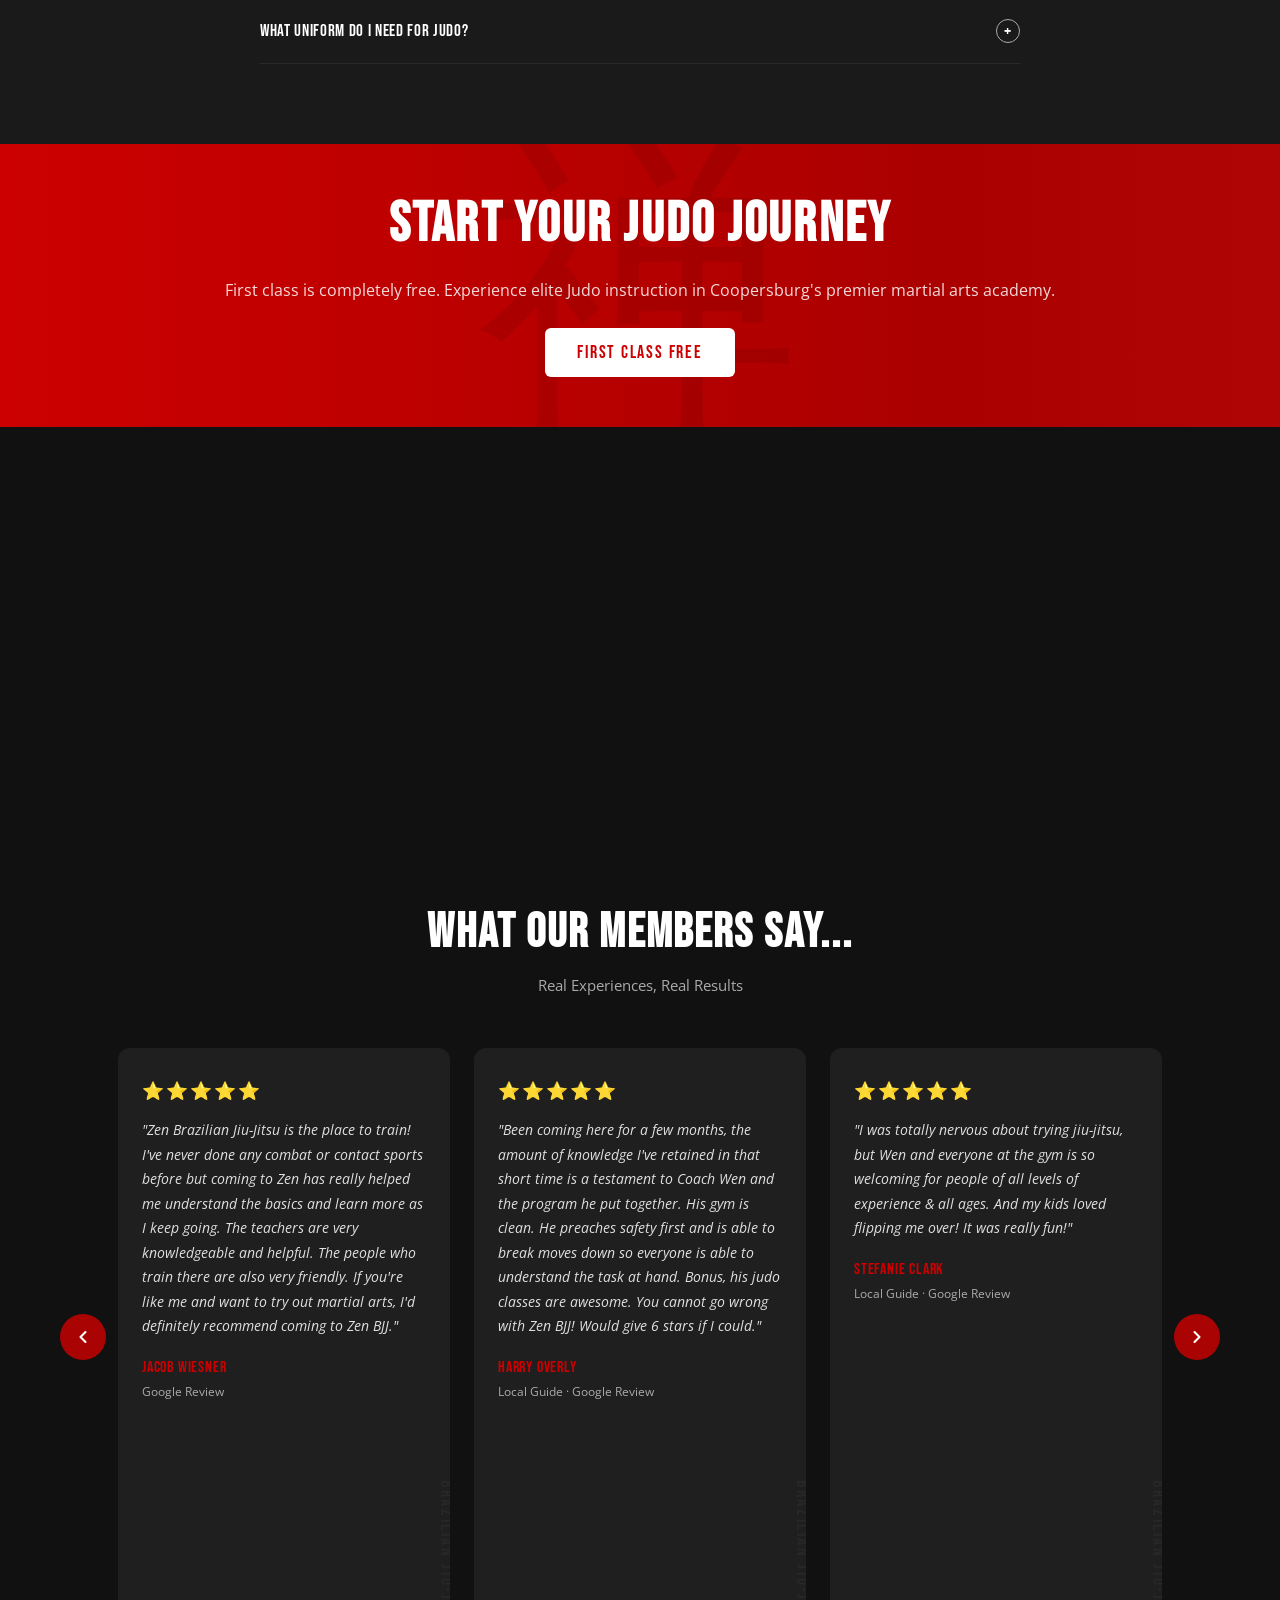
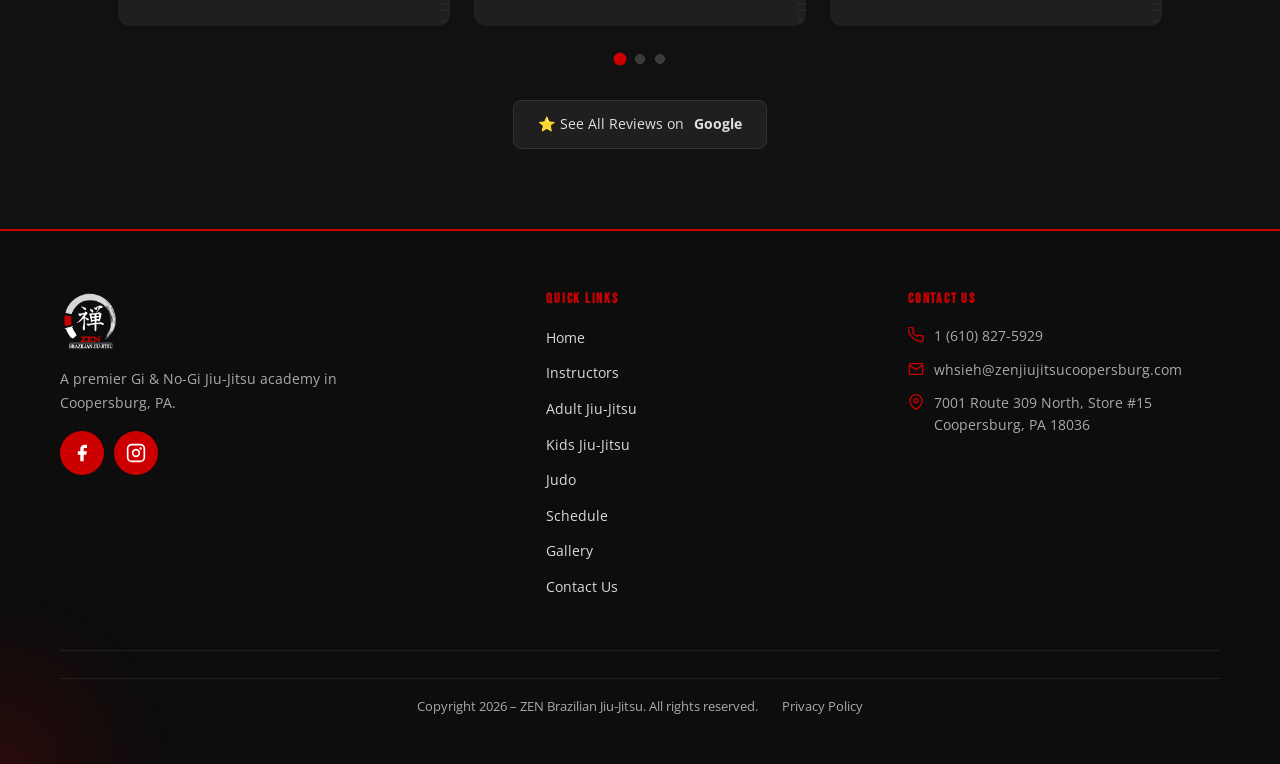
==== commit af6eff44: "Mobile images edit" ====
--- a/judo.html
+++ b/judo.html
@@ -115,7 +115,7 @@
 <!-- ABOUT JUDO -->
 <section style="background:#f4f4f4;padding:80px 0;" aria-labelledby="judo-heading">
   <div class="container">
-    <div style="display:grid;grid-template-columns:1fr 1fr;gap:60px;align-items:center;">
+    <div class="two-col-section" style="display:grid;grid-template-columns:1fr 1fr;gap:60px;align-items:center;">
       <div>
         <h2 id="judo-heading" style="color:#111;">THE ART OF <span style="color:#CC0000">JUDO</span></h2>
         <div class="divider"></div>
@@ -135,6 +135,13 @@
   </div>
 </section>
 
+<!-- Mobile-only image strip -->
+<div class="mobile-image-strip" aria-hidden="true">
+  <img src="Judo%20images%20/IMG_8936.jpg" alt="Judo training at ZEN BJJ" loading="lazy">
+  <img src="Judo%20images%20/IMG_8960.jpg" alt="Judo throws at ZEN BJJ Coopersburg" loading="lazy">
+  <img src="Judo%20images%20/IMG_9034.jpg" alt="Judo class at ZEN Brazilian Jiu-Jitsu" loading="lazy">
+</div>
+
 <!-- INSTRUCTOR SPOTLIGHT -->
 <section style="background:var(--dark);padding:80px 0;" aria-labelledby="coaches-heading">
   <div class="container">
--- a/css/styles.css
+++ b/css/styles.css
@@ -0,0 +1,2068 @@
+/* =====================================================
+   ZEN BRAZILIAN JIU-JITSU — Global Stylesheet
+   ===================================================== */
+
+/* --- Google Fonts Import --- */
+@import url('https://fonts.googleapis.com/css2?family=Bebas+Neue&family=Open+Sans:wght@300;400;600;700&family=Montserrat:wght@700;900&display=swap');
+
+/* --- CSS Variables --- */
+:root {
+  --black:       #0d0d0d;
+  --charcoal:    #111111;
+  --dark:        #1a1a1a;
+  --dark-card:   #1f1f1f;
+  --mid-dark:    #252525;
+  --red:         #CC0000;
+  --red-hover:   #aa0000;
+  --red-light:   rgba(204, 0, 0, 0.15);
+  --white:       #ffffff;
+  --light-gray:  #e0e0e0;
+  --mid-gray:    #aaaaaa;
+  --gold:        #f5c518;
+  --nav-height:  70px;
+  --font-head:   'Bebas Neue', 'Montserrat', sans-serif;
+  --font-body:   'Open Sans', sans-serif;
+  --transition:  0.3s ease;
+  --shadow:      0 4px 24px rgba(0,0,0,0.5);
+  --shadow-red:  0 4px 24px rgba(204,0,0,0.25);
+  --radius:      6px;
+  --radius-lg:   12px;
+}
+
+/* --- Reset & Base --- */
+*, *::before, *::after { box-sizing: border-box; margin: 0; padding: 0; }
+
+html { scroll-behavior: smooth; font-size: 16px; }
+
+body {
+  font-family: var(--font-body);
+  background: var(--charcoal);
+  color: var(--white);
+  line-height: 1.6;
+  overflow-x: hidden;
+}
+
+img { max-width: 100%; height: auto; display: block; }
+a  { color: inherit; text-decoration: none; }
+ul { list-style: none; }
+
+/* --- Typography --- */
+h1, h2, h3, h4, h5 {
+  font-family: var(--font-head);
+  letter-spacing: 0.04em;
+  line-height: 1.1;
+}
+h1 { font-size: clamp(2.4rem, 6vw, 5rem); }
+h2 { font-size: clamp(1.8rem, 4vw, 3rem); }
+h3 { font-size: clamp(1.3rem, 2.5vw, 1.8rem); }
+p  { font-size: 1rem; color: var(--light-gray); line-height: 1.75; }
+
+/* --- Utility --- */
+.container { max-width: 1200px; margin: 0 auto; padding: 0 20px; }
+.section-pad { padding: 80px 0; }
+.text-red { color: var(--red); }
+.text-center { text-align: center; }
+.sr-only { position: absolute; width: 1px; height: 1px; padding: 0; margin: -1px; overflow: hidden; clip: rect(0,0,0,0); white-space: nowrap; border: 0; }
+
+/* --- Buttons --- */
+.btn {
+  display: inline-block;
+  padding: 14px 32px;
+  font-family: var(--font-head);
+  font-size: 1.1rem;
+  letter-spacing: 0.1em;
+  border: none;
+  border-radius: var(--radius);
+  cursor: pointer;
+  transition: var(--transition);
+  text-align: center;
+}
+.btn-red {
+  background: var(--red);
+  color: var(--white);
+}
+.btn-red:hover, .btn-red:focus {
+  background: var(--red-hover);
+  transform: translateY(-2px);
+  box-shadow: var(--shadow-red);
+  outline: none;
+}
+.btn-outline {
+  background: transparent;
+  color: var(--white);
+  border: 2px solid var(--white);
+}
+.btn-outline:hover {
+  background: var(--white);
+  color: var(--charcoal);
+}
+.btn-outline-red {
+  background: transparent;
+  color: var(--red);
+  border: 2px solid var(--red);
+}
+.btn-outline-red:hover {
+  background: var(--red);
+  color: var(--white);
+}
+
+/* Pulsing CTA */
+@keyframes pulse-red {
+  0%, 100% { box-shadow: 0 0 0 0 rgba(204,0,0,0.6); }
+  50%       { box-shadow: 0 0 0 12px rgba(204,0,0,0); }
+}
+.btn-pulse { animation: pulse-red 2.2s infinite; }
+
+/* =====================================================
+   NAVIGATION
+   ===================================================== */
+#navbar {
+  position: fixed;
+  top: 0; left: 0; right: 0;
+  z-index: 9998; /* Above cursor glow (9997) */
+  height: var(--nav-height);
+  background: rgba(13,13,13,0.97);
+  backdrop-filter: blur(8px);
+  border-bottom: 2px solid var(--red);
+  display: flex;
+  align-items: center;
+  transition: box-shadow var(--transition);
+}
+#navbar.scrolled { box-shadow: 0 2px 20px rgba(0,0,0,0.7); }
+
+.nav-inner {
+  display: flex;
+  align-items: center;
+  justify-content: space-between;
+  width: 100%;
+  max-width: 1300px;
+  margin: 0 auto;
+  padding: 0 20px;
+}
+
+/* Logo */
+.nav-logo {
+  display: flex;
+  align-items: center;
+  flex-shrink: 0;
+  text-decoration: none;
+  overflow: hidden;
+  max-height: var(--nav-height);
+}
+.nav-logo-wrap {
+  display: flex;
+  align-items: center;
+  height: 52px;
+  max-height: 52px;
+  overflow: hidden;
+  flex-shrink: 0;
+}
+#navbar .nav-logo-img {
+  height: 52px !important;
+  max-height: 52px !important;
+  width: auto !important;
+  max-width: 160px !important;
+  display: block;
+  object-fit: contain;
+  flex-shrink: 0;
+}
+@media (max-width: 1200px) {
+  #navbar .nav-logo-img { height: 46px !important; max-height: 46px !important; max-width: 140px !important; }
+  .nav-logo-wrap { height: 46px; max-height: 46px; }
+}
+@media (max-width: 768px) {
+  #navbar .nav-logo-img { height: 38px !important; max-height: 38px !important; max-width: 120px !important; }
+  .nav-logo-wrap { height: 38px; max-height: 38px; }
+}
+
+/* Nav Links */
+.nav-links {
+  display: flex;
+  align-items: center;
+  gap: 4px;
+}
+.nav-links a {
+  font-family: var(--font-head);
+  font-size: 0.82rem;
+  letter-spacing: 0.08em;
+  color: var(--light-gray);
+  padding: 6px 10px;
+  border-radius: var(--radius);
+  transition: color var(--transition);
+  position: relative;
+  white-space: nowrap;
+}
+.nav-links a::after {
+  content: '';
+  position: absolute;
+  bottom: 0; left: 10px; right: 10px;
+  height: 2px;
+  background: var(--red);
+  transform: scaleX(0);
+  transition: transform var(--transition);
+}
+.nav-links a:hover, .nav-links a.active { color: var(--white); }
+.nav-links a:hover::after, .nav-links a.active::after { transform: scaleX(1); }
+.nav-links .nav-cta {
+  background: var(--red);
+  color: var(--white);
+  padding: 8px 16px;
+  border-radius: var(--radius);
+  margin-left: 8px;
+  font-size: 0.78rem;
+}
+.nav-links .nav-cta::after { display: none; }
+.nav-links .nav-cta:hover { background: var(--red-hover); color: var(--white); }
+
+/* Hamburger */
+.hamburger {
+  display: none;
+  flex-direction: column;
+  gap: 5px;
+  cursor: pointer;
+  padding: 4px;
+  background: none;
+  border: none;
+  aria-label: "Toggle menu";
+}
+.hamburger span {
+  display: block;
+  width: 26px;
+  height: 2px;
+  background: var(--white);
+  transition: var(--transition);
+  border-radius: 2px;
+}
+.hamburger.open span:nth-child(1) { transform: translateY(7px) rotate(45deg); }
+.hamburger.open span:nth-child(2) { opacity: 0; }
+.hamburger.open span:nth-child(3) { transform: translateY(-7px) rotate(-45deg); }
+
+/* Mobile Drawer */
+.nav-drawer {
+  display: none;
+  position: fixed;
+  top: var(--nav-height);
+  left: 0; right: 0;
+  background: var(--black);
+  border-top: 1px solid #222;
+  z-index: 9998; /* Above cursor glow (9997) */
+  transform: translateX(100%);
+  transition: transform 0.35s cubic-bezier(0.4,0,0.2,1);
+  padding: 20px;
+  max-height: calc(100vh - var(--nav-height));
+  overflow-y: auto;
+}
+.nav-drawer.open { transform: translateX(0); }
+.nav-drawer a {
+  display: block;
+  font-family: var(--font-head);
+  font-size: 1.3rem;
+  letter-spacing: 0.08em;
+  color: var(--light-gray);
+  padding: 14px 0;
+  border-bottom: 1px solid #222;
+}
+.nav-drawer a:last-child { border-bottom: none; }
+.nav-drawer a.active, .nav-drawer a:hover { color: var(--red); }
+.nav-drawer .drawer-cta {
+  display: block;
+  background: var(--red);
+  color: var(--white);
+  text-align: center;
+  padding: 14px;
+  border-radius: var(--radius);
+  margin-top: 16px;
+  border-bottom: none !important;
+}
+
+/* =====================================================
+   PROGRAMS DROPDOWN (DESKTOP)
+   ===================================================== */
+.nav-dropdown { position: relative; display: flex; align-items: center; }
+.nav-dropdown-toggle {
+  font-family: var(--font-head);
+  font-size: 0.82rem;
+  letter-spacing: 0.08em;
+  color: var(--light-gray);
+  padding: 6px 10px;
+  border-radius: var(--radius);
+  background: none;
+  border: none;
+  cursor: pointer;
+  display: flex;
+  align-items: center;
+  gap: 5px;
+  position: relative;
+  transition: color var(--transition);
+  white-space: nowrap;
+}
+.nav-dropdown-toggle::after {
+  content: '';
+  position: absolute;
+  bottom: 0; left: 10px; right: 10px;
+  height: 2px;
+  background: var(--red);
+  transform: scaleX(0);
+  transition: transform var(--transition);
+}
+.nav-dropdown:hover .nav-dropdown-toggle,
+.nav-dropdown-toggle.active { color: var(--white); }
+.nav-dropdown:hover .nav-dropdown-toggle::after,
+.nav-dropdown-toggle.active::after { transform: scaleX(1); }
+.nav-chevron { width: 10px; height: 7px; transition: transform 0.3s ease; flex-shrink: 0; }
+.nav-dropdown:hover .nav-chevron { transform: rotate(180deg); }
+.nav-dropdown-menu {
+  position: absolute;
+  top: calc(100% + 8px);
+  left: 0;
+  min-width: 180px;
+  background: #1a1a1a;
+  border-top: 2px solid #CC0000;
+  border-radius: 0 0 4px 4px;
+  box-shadow: 0 8px 24px rgba(0,0,0,0.5);
+  opacity: 0;
+  transform: translateY(-8px);
+  pointer-events: none;
+  transition: opacity 0.3s ease, transform 0.3s ease;
+  z-index: 1001;
+}
+/* Transparent bridge fills the 8px gap so :hover never breaks mid-travel */
+.nav-dropdown-menu::before {
+  content: '';
+  position: absolute;
+  top: -10px;
+  left: 0;
+  right: 0;
+  height: 10px;
+}
+.nav-dropdown:hover .nav-dropdown-menu {
+  opacity: 1;
+  transform: translateY(0);
+  pointer-events: auto;
+}
+.nav-dropdown-menu a {
+  display: block;
+  font-family: var(--font-head);
+  font-size: 0.82rem;
+  letter-spacing: 0.08em;
+  color: var(--light-gray);
+  padding: 12px 24px;
+  border-left: 3px solid transparent;
+  transition: color var(--transition), background var(--transition), border-color var(--transition);
+  white-space: nowrap;
+}
+.nav-dropdown-menu a::after { display: none; }
+.nav-dropdown-menu a:hover, .nav-dropdown-menu a.active {
+  color: var(--white);
+  background: #2a2a2a;
+  border-left-color: #CC0000;
+}
+
+/* Programs accordion (mobile drawer) */
+.drawer-programs { border-bottom: 1px solid #222; }
+.drawer-programs-toggle {
+  display: flex;
+  align-items: center;
+  justify-content: space-between;
+  width: 100%;
+  font-family: var(--font-head);
+  font-size: 1.3rem;
+  letter-spacing: 0.08em;
+  color: var(--light-gray);
+  padding: 14px 0;
+  background: none;
+  border: none;
+  cursor: pointer;
+  text-align: left;
+}
+.drawer-programs-toggle:hover, .drawer-programs-toggle.active { color: var(--red); }
+.drawer-chevron { width: 12px; height: 8px; transition: transform 0.3s ease; flex-shrink: 0; }
+.drawer-programs.open .drawer-chevron { transform: rotate(180deg); }
+.drawer-programs-sub { padding: 0 0 8px 16px; }
+.drawer-programs-sub a {
+  display: block;
+  font-family: var(--font-head);
+  font-size: 1.1rem;
+  letter-spacing: 0.08em;
+  color: var(--light-gray);
+  padding: 10px 0;
+  border-bottom: none;
+}
+.drawer-programs-sub a:hover, .drawer-programs-sub a.active { color: var(--red); }
+
+/* =====================================================
+   POP-UP / MODAL
+   ===================================================== */
+.modal-overlay {
+  position: fixed;
+  inset: 0;
+  background: rgba(0,0,0,0.85);
+  z-index: 9999; /* Above cursor glow (9997) and navbar (9998) */
+  display: flex;
+  align-items: center;
+  justify-content: center;
+  padding: 20px;
+  opacity: 0;
+  pointer-events: none;
+  transition: opacity 0.3s ease;
+}
+.modal-overlay.active {
+  opacity: 1;
+  pointer-events: all;
+}
+.modal-card {
+  background: var(--dark);
+  border: 2px solid var(--red);
+  border-radius: var(--radius-lg);
+  padding: 40px 36px;
+  max-width: 520px;
+  width: 100%;
+  position: relative;
+  transform: translateY(20px);
+  transition: transform 0.3s ease;
+  max-height: 90vh;
+  overflow-y: auto;
+}
+.modal-overlay.active .modal-card { transform: translateY(0); }
+.modal-close {
+  position: absolute;
+  top: 14px; right: 18px;
+  background: none;
+  border: none;
+  color: var(--white);
+  font-size: 1.6rem;
+  cursor: pointer;
+  line-height: 1;
+  transition: color var(--transition);
+}
+.modal-close:hover { color: var(--red); }
+.modal-logo {
+  text-align: center;
+  margin-bottom: 20px;
+}
+.modal-logo .zen-circle {
+  width: 64px;
+  height: 64px;
+  margin: 0 auto 8px;
+}
+.modal-logo h3 {
+  font-family: var(--font-head);
+  font-size: 1.4rem;
+  letter-spacing: 0.1em;
+  color: var(--white);
+}
+.modal-logo p { font-size: 0.85rem; color: var(--mid-gray); margin-top: 4px; }
+
+.modal-form .form-row {
+  display: grid;
+  grid-template-columns: 1fr 1fr;
+  gap: 12px;
+}
+.modal-form .form-group {
+  margin-bottom: 14px;
+}
+.modal-form label {
+  display: block;
+  font-size: 0.78rem;
+  letter-spacing: 0.06em;
+  color: var(--mid-gray);
+  margin-bottom: 5px;
+  font-family: var(--font-head);
+  text-transform: uppercase;
+}
+.modal-form input:not([type="checkbox"]),
+.modal-form select,
+.modal-form textarea {
+  width: 100%;
+  background: var(--mid-dark);
+  border: 1px solid #333;
+  border-radius: var(--radius);
+  padding: 11px 14px;
+  color: var(--white);
+  font-family: var(--font-body);
+  font-size: 0.92rem;
+  transition: border-color var(--transition);
+  appearance: none;
+}
+.modal-form input:not([type="checkbox"]):focus,
+.modal-form select:focus,
+.modal-form textarea:focus {
+  outline: none;
+  border-color: var(--red);
+}
+.modal-form select option { background: var(--dark); color: var(--white); }
+.modal-form .btn-red { width: 100%; margin-top: 6px; font-size: 1rem; padding: 15px; }
+.required-star { color: #CC0000; }
+/* Program dropdown */
+#modalProgram {
+  width: 100%;
+  padding: 12px 16px;
+  background-color: #f0f0f0;
+  border: none;
+  border-radius: 8px;
+  font-size: 14px;
+  color: #333333;
+  appearance: none;
+  -webkit-appearance: none;
+  background-image: url("data:image/svg+xml;charset=UTF-8,%3Csvg xmlns='http://www.w3.org/2000/svg' width='12' height='12' viewBox='0 0 12 12'%3E%3Cpath fill='%23333' d='M6 8L1 3h10z'/%3E%3C/svg%3E");
+  background-repeat: no-repeat;
+  background-position: right 16px center;
+  cursor: pointer;
+}
+#modalProgram:focus { outline: 2px solid #CC0000; outline-offset: 0; border-color: transparent; }
+#modalProgram option { background: #fff; color: #333; }
+/* Popup privacy link */
+.popup-privacy-link { font-size: 10px; color: #888888; text-align: center; margin-top: 12px; }
+.popup-privacy-link a { color: #CC0000; text-decoration: underline; cursor: pointer; }
+.popup-privacy-link a:hover { color: #ff0000; }
+/* Consent checkboxes */
+.consent-item { display: flex; align-items: flex-start; gap: 8px; margin-top: 10px; }
+.consent-item input[type="checkbox"] { appearance: checkbox; -webkit-appearance: checkbox; width: 14px; height: 14px; min-width: 14px; margin-top: 2px; accent-color: #CC0000; cursor: pointer; flex-shrink: 0; pointer-events: all !important; position: relative; z-index: 1000001; }
+.consent-item label { font-size: 10px; line-height: 1.4; color: #888888; cursor: pointer; font-weight: normal; text-transform: none; letter-spacing: 0; font-family: var(--font-body); }
+
+/* =====================================================
+   HERO (shared)
+   ===================================================== */
+.hero-section {
+  position: relative;
+  min-height: 100vh;
+  display: flex;
+  align-items: center;
+  overflow: hidden;
+  background: var(--black);
+}
+.hero-bg {
+  position: absolute;
+  inset: 0;
+  background-size: cover;
+  background-position: center;
+  background-repeat: no-repeat;
+  opacity: 0.35;
+}
+.hero-overlay {
+  position: absolute;
+  inset: 0;
+  background: linear-gradient(135deg, rgba(13,13,13,0.92) 0%, rgba(13,13,13,0.6) 50%, rgba(13,13,13,0.85) 100%);
+}
+.hero-inner {
+  position: relative;
+  z-index: 2;
+  width: 100%;
+  display: grid;
+  grid-template-columns: 1fr 1fr;
+  gap: 40px;
+  align-items: center;
+  padding: calc(var(--nav-height) + 60px) 20px 80px;
+  max-width: 1200px;
+  margin: 0 auto;
+}
+
+/* Animations */
+@keyframes fadeInLeft {
+  from { opacity: 0; transform: translateX(-40px); }
+  to   { opacity: 1; transform: translateX(0); }
+}
+@keyframes fadeInRight {
+  from { opacity: 0; transform: translateX(40px); }
+  to   { opacity: 1; transform: translateX(0); }
+}
+@keyframes fadeInUp {
+  from { opacity: 0; transform: translateY(30px); }
+  to   { opacity: 1; transform: translateY(0); }
+}
+
+.fade-left  { animation: fadeInLeft  0.8s ease forwards; }
+.fade-right { animation: fadeInRight 0.8s ease 0.2s forwards; opacity: 0; }
+.fade-up    { animation: fadeInUp    0.8s ease 0.4s forwards; opacity: 0; }
+
+/* Page hero (inner pages, smaller) */
+.page-hero {
+  position: relative;
+  padding: calc(var(--nav-height) + 60px) 0 60px;
+  background: var(--black);
+  text-align: center;
+  overflow: hidden;
+}
+.page-hero::before {
+  content: '';
+  position: absolute;
+  inset: 0;
+  background: repeating-linear-gradient(
+    0deg,
+    transparent,
+    transparent 2px,
+    rgba(255,255,255,0.01) 2px,
+    rgba(255,255,255,0.01) 4px
+  );
+  pointer-events: none;
+}
+.page-hero::after {
+  content: '';
+  position: absolute;
+  bottom: 0; left: 0; right: 0;
+  height: 4px;
+  background: var(--red);
+}
+.page-hero h1 {
+  position: relative;
+  z-index: 1;
+  color: var(--white);
+}
+.page-hero p {
+  position: relative;
+  z-index: 1;
+  max-width: 600px;
+  margin: 16px auto 0;
+  color: var(--mid-gray);
+  font-size: 1.1rem;
+}
+
+/* Red accent on word */
+.accent-red { color: var(--red); }
+
+/* =====================================================
+   BREADCRUMB
+   ===================================================== */
+.breadcrumb {
+  background: var(--dark);
+  padding: 10px 0;
+  border-bottom: 1px solid #222;
+}
+.breadcrumb ol {
+  display: flex;
+  align-items: center;
+  gap: 8px;
+  font-size: 0.82rem;
+  color: var(--mid-gray);
+}
+.breadcrumb ol li + li::before { content: '›'; margin-right: 8px; }
+.breadcrumb ol a { color: var(--mid-gray); transition: color var(--transition); }
+.breadcrumb ol a:hover { color: var(--red); }
+.breadcrumb ol li:last-child { color: var(--white); }
+
+/* =====================================================
+   SECTION: PROGRAMS CARDS
+   ===================================================== */
+.programs-section {
+  background: var(--dark);
+  padding: 80px 0;
+}
+.programs-section h2 {
+  text-align: center;
+  margin-bottom: 50px;
+  font-size: clamp(2rem, 5vw, 3.5rem);
+}
+
+.programs-grid {
+  display: grid;
+  grid-template-columns: repeat(3, 1fr);
+  gap: 28px;
+}
+.program-card {
+  background: var(--dark-card);
+  border-top: 4px solid var(--red);
+  border-radius: var(--radius-lg);
+  padding: 36px 28px;
+  text-align: center;
+  transition: transform var(--transition), box-shadow var(--transition);
+  position: relative;
+  overflow: hidden;
+  min-height: 300px;
+  display: flex;
+  flex-direction: column;
+  justify-content: flex-end;
+  background-size: cover !important;
+  background-position: center !important;
+}
+.program-card::before {
+  content: '';
+  position: absolute;
+  inset: 0;
+  background: linear-gradient(135deg, rgba(204,0,0,0.08), transparent);
+  opacity: 0;
+  transition: opacity var(--transition);
+  z-index: 1;
+}
+.program-card:hover { transform: translateY(-8px); box-shadow: 0 16px 40px rgba(0,0,0,0.5); }
+.program-card:hover::before { opacity: 1; }
+.program-card h3 { color: var(--white); margin-bottom: 12px; position: relative; z-index: 2; }
+.program-card p { font-size: 0.9rem; margin-bottom: 22px; position: relative; z-index: 2; }
+.program-card .btn { font-size: 0.85rem; padding: 10px 22px; position: relative; z-index: 2; align-self: center; }
+
+/* =====================================================
+   TESTIMONIALS
+   ===================================================== */
+.testimonials-section {
+  background: var(--charcoal);
+  padding: 80px 0;
+}
+.testimonials-section h2 {
+  text-align: center;
+  margin-bottom: 12px;
+}
+.testimonials-section .section-sub {
+  text-align: center;
+  color: var(--mid-gray);
+  margin-bottom: 50px;
+  font-size: 0.95rem;
+}
+.reviews-grid {
+  display: grid;
+  grid-template-columns: repeat(3, 1fr);
+  gap: 24px;
+}
+.review-card {
+  background: var(--dark-card);
+  border-radius: var(--radius-lg);
+  padding: 28px 24px;
+  position: relative;
+  overflow: hidden;
+  transition: transform var(--transition);
+}
+.review-card:hover { transform: translateY(-4px); }
+.review-card .watermark {
+  position: absolute;
+  bottom: -10px; right: -10px;
+  font-family: var(--font-head);
+  font-size: 0.65rem;
+  letter-spacing: 0.15em;
+  color: rgba(255,255,255,0.04);
+  writing-mode: vertical-lr;
+  text-orientation: mixed;
+  font-size: 1.1rem;
+  pointer-events: none;
+  user-select: none;
+}
+.stars { color: var(--gold); font-size: 1.1rem; margin-bottom: 14px; }
+.review-text { font-size: 0.9rem; font-style: italic; margin-bottom: 16px; line-height: 1.7; }
+.reviewer-name { font-family: var(--font-head); font-size: 1rem; color: var(--red); letter-spacing: 0.05em; }
+.reviewer-label { font-size: 0.78rem; color: var(--mid-gray); margin-top: 2px; }
+
+/* =====================================================
+   CTA BANNER
+   ===================================================== */
+.cta-banner {
+  background: var(--red);
+  padding: 50px 20px;
+  text-align: center;
+  position: relative;
+  overflow: hidden;
+}
+.cta-banner::before {
+  content: '禅';
+  position: absolute;
+  font-size: 20rem;
+  color: rgba(0,0,0,0.08);
+  top: 50%; left: 50%;
+  transform: translate(-50%, -50%);
+  pointer-events: none;
+  font-family: serif;
+  line-height: 1;
+}
+.cta-banner h2 {
+  font-size: clamp(2rem, 5vw, 3.5rem);
+  color: var(--white);
+  margin-bottom: 20px;
+  position: relative;
+}
+.cta-banner .btn {
+  background: var(--white);
+  color: var(--red);
+  font-size: 1.1rem;
+  position: relative;
+}
+.cta-banner .btn:hover { background: var(--charcoal); color: var(--white); }
+
+/* =====================================================
+   ABOUT SECTION (Home)
+   ===================================================== */
+.about-section {
+  background: #f4f4f4;
+  padding: 80px 0;
+}
+.about-inner {
+  display: grid;
+  grid-template-columns: 1fr 1fr;
+  gap: 60px;
+  align-items: center;
+}
+.about-mosaic {
+  display: grid;
+  grid-template-columns: 1fr 1fr;
+  gap: 14px;
+}
+.about-mosaic img {
+  width: 100%;
+  aspect-ratio: 1;
+  object-fit: cover;
+  border-radius: var(--radius-lg);
+  transition: transform var(--transition);
+}
+.about-mosaic img:hover { transform: scale(1.03); }
+.about-text h2 { color: var(--charcoal); font-size: clamp(1.8rem, 3.5vw, 2.6rem); margin-bottom: 20px; }
+.about-text p { color: #444; margin-bottom: 16px; }
+.about-text .btn { margin-top: 10px; }
+
+/* =====================================================
+   JOURNEY / CTA SECTION
+   ===================================================== */
+.journey-section {
+  background: var(--dark);
+  padding: 80px 0;
+  text-align: center;
+  position: relative;
+  overflow: hidden;
+}
+.journey-section::before {
+  content: '';
+  position: absolute;
+  inset: 0;
+  background:
+    radial-gradient(circle at 20% 50%, rgba(204,0,0,0.08) 0%, transparent 50%),
+    radial-gradient(circle at 80% 50%, rgba(204,0,0,0.05) 0%, transparent 50%);
+}
+.journey-section h2 { position: relative; margin-bottom: 16px; font-size: clamp(2rem, 5vw, 3.5rem); }
+.journey-section p { position: relative; max-width: 600px; margin: 0 auto 30px; }
+.journey-section .btn { position: relative; }
+
+/* =====================================================
+   BENEFITS GRID
+   ===================================================== */
+.benefits-grid {
+  display: grid;
+  grid-template-columns: repeat(3, 1fr);
+  gap: 24px;
+  margin-top: 40px;
+}
+.benefit-card {
+  background: var(--dark-card);
+  border-radius: var(--radius-lg);
+  padding: 28px 22px;
+  text-align: center;
+  border-bottom: 3px solid var(--red);
+  transition: transform var(--transition);
+}
+.benefit-card:hover { transform: translateY(-4px); }
+.benefit-card .icon { font-size: 2.2rem; margin-bottom: 12px; }
+.benefit-card h3 { font-size: 1.1rem; margin-bottom: 8px; }
+.benefit-card p { font-size: 0.85rem; color: var(--mid-gray); }
+
+/* =====================================================
+   FAQ
+   ===================================================== */
+.faq-section { padding: 80px 0; background: var(--dark); }
+.faq-section h2 { text-align: center; margin-bottom: 40px; }
+.faq-item {
+  border-bottom: 1px solid #2a2a2a;
+  padding: 0;
+  margin-bottom: 0;
+}
+.faq-question {
+  width: 100%;
+  background: none;
+  border: none;
+  color: var(--white);
+  font-family: var(--font-head);
+  font-size: 1.05rem;
+  letter-spacing: 0.04em;
+  text-align: left;
+  padding: 20px 0;
+  cursor: pointer;
+  display: flex;
+  justify-content: space-between;
+  align-items: center;
+  transition: color var(--transition);
+}
+.faq-question:hover { color: var(--red); }
+.faq-question .faq-icon {
+  width: 24px;
+  height: 24px;
+  border: 1px solid var(--mid-gray);
+  border-radius: 50%;
+  display: flex;
+  align-items: center;
+  justify-content: center;
+  font-size: 1.1rem;
+  flex-shrink: 0;
+  transition: var(--transition);
+}
+.faq-item.open .faq-icon {
+  background: var(--red);
+  border-color: var(--red);
+  transform: rotate(45deg);
+}
+.faq-answer {
+  max-height: 0;
+  overflow: hidden;
+  transition: max-height 0.35s ease, padding 0.35s ease;
+  color: var(--mid-gray);
+  font-size: 0.92rem;
+  line-height: 1.75;
+}
+.faq-item.open .faq-answer { max-height: 300px; padding-bottom: 18px; }
+
+/* =====================================================
+   SCHEDULE
+   ===================================================== */
+.schedule-tabs {
+  display: flex;
+  gap: 6px;
+  margin-bottom: 30px;
+  flex-wrap: wrap;
+}
+.schedule-tab {
+  padding: 10px 20px;
+  font-family: var(--font-head);
+  font-size: 0.95rem;
+  letter-spacing: 0.06em;
+  background: var(--dark-card);
+  border: 1px solid #333;
+  border-radius: var(--radius);
+  color: var(--mid-gray);
+  cursor: pointer;
+  transition: var(--transition);
+}
+.schedule-tab:hover, .schedule-tab.active {
+  background: var(--red);
+  border-color: var(--red);
+  color: var(--white);
+}
+.schedule-content { display: none; }
+.schedule-content.active { display: block; }
+.schedule-item {
+  display: flex;
+  align-items: center;
+  gap: 20px;
+  padding: 16px 20px;
+  background: var(--dark-card);
+  border-radius: var(--radius);
+  margin-bottom: 10px;
+  border-left: 4px solid var(--mid-dark);
+  transition: transform var(--transition);
+}
+.schedule-item:hover { transform: translateX(4px); }
+.schedule-item.adult  { border-left-color: var(--red); }
+.schedule-item.kids   { border-left-color: #3b82f6; }
+.schedule-item.judo   { border-left-color: #22c55e; }
+.schedule-item.openmat{ border-left-color: #6b7280; }
+.schedule-time {
+  font-family: var(--font-head);
+  font-size: 1.25rem;
+  font-weight: 400;
+  letter-spacing: 0.5px;
+  color: var(--white);
+  min-width: 160px;
+  white-space: nowrap;
+}
+.schedule-name { font-weight: 600; font-size: 0.95rem; }
+.schedule-level { font-size: 0.8rem; color: var(--mid-gray); }
+.schedule-badge {
+  margin-left: auto;
+  font-size: 0.7rem;
+  font-family: var(--font-head);
+  letter-spacing: 0.06em;
+  padding: 4px 10px;
+  border-radius: 20px;
+}
+.schedule-item.adult .schedule-badge   { background: rgba(204,0,0,0.2); color: #ff6666; }
+.schedule-item.kids .schedule-badge    { background: rgba(59,130,246,0.2); color: #93c5fd; }
+.schedule-item.judo .schedule-badge    { background: rgba(34,197,94,0.2); color: #86efac; }
+.schedule-item.openmat .schedule-badge { background: rgba(107,114,128,0.2); color: #d1d5db; }
+
+.schedule-legend {
+  display: flex;
+  gap: 20px;
+  margin-bottom: 24px;
+  flex-wrap: wrap;
+}
+.legend-item {
+  display: flex;
+  align-items: center;
+  gap: 8px;
+  font-size: 0.82rem;
+  color: var(--mid-gray);
+}
+.legend-dot {
+  width: 12px;
+  height: 12px;
+  border-radius: 50%;
+}
+.legend-dot.adult   { background: var(--red); }
+.legend-dot.kids    { background: #3b82f6; }
+.legend-dot.judo    { background: #22c55e; }
+.legend-dot.openmat { background: #6b7280; }
+
+/* No class day */
+.no-class {
+  text-align: center;
+  padding: 40px;
+  color: var(--mid-gray);
+  font-style: italic;
+}
+
+/* =====================================================
+   GALLERY
+   ===================================================== */
+.gallery-filters {
+  display: flex;
+  gap: 10px;
+  flex-wrap: wrap;
+  margin-bottom: 30px;
+  justify-content: center;
+}
+.filter-btn {
+  padding: 8px 20px;
+  font-family: var(--font-head);
+  font-size: 0.85rem;
+  letter-spacing: 0.06em;
+  background: var(--dark-card);
+  border: 1px solid #333;
+  border-radius: 30px;
+  color: var(--mid-gray);
+  cursor: pointer;
+  transition: var(--transition);
+}
+.filter-btn:hover, .filter-btn.active {
+  background: var(--red);
+  border-color: var(--red);
+  color: var(--white);
+}
+.gallery-grid {
+  columns: 3;
+  column-gap: 16px;
+}
+.gallery-item {
+  break-inside: avoid;
+  margin-bottom: 16px;
+  position: relative;
+  border-radius: var(--radius);
+  overflow: hidden;
+  cursor: pointer;
+  display: block;
+}
+.gallery-item img {
+  width: 100%;
+  display: block;
+  transition: transform 0.4s ease;
+}
+.gallery-item:hover img { transform: scale(1.05); }
+.gallery-overlay {
+  position: absolute;
+  inset: 0;
+  background: rgba(0,0,0,0.5);
+  display: flex;
+  align-items: center;
+  justify-content: center;
+  opacity: 0;
+  transition: opacity var(--transition);
+}
+.gallery-item:hover .gallery-overlay { opacity: 1; }
+.gallery-overlay svg { width: 36px; height: 36px; fill: none; stroke: white; stroke-width: 2; }
+
+/* Lightbox */
+.lightbox {
+  position: fixed;
+  inset: 0;
+  background: rgba(0,0,0,0.95);
+  z-index: 3000;
+  display: flex;
+  align-items: center;
+  justify-content: center;
+  opacity: 0;
+  pointer-events: none;
+  transition: opacity 0.3s ease;
+}
+.lightbox.active { opacity: 1; pointer-events: all; }
+.lightbox img {
+  max-width: 90vw;
+  max-height: 90vh;
+  object-fit: contain;
+  border-radius: var(--radius);
+}
+.lightbox-close {
+  position: absolute;
+  top: 20px; right: 24px;
+  background: none;
+  border: none;
+  color: var(--white);
+  font-size: 2rem;
+  cursor: pointer;
+}
+
+/* =====================================================
+   INSTRUCTOR CARDS
+   ===================================================== */
+.instructors-grid {
+  display: grid;
+  grid-template-columns: repeat(2, 1fr);
+  gap: 30px;
+}
+.instructor-card {
+  background: var(--dark-card);
+  border-radius: var(--radius-lg);
+  overflow: hidden;
+  transition: transform var(--transition), box-shadow var(--transition);
+}
+.instructor-card:hover { transform: translateY(-6px); box-shadow: var(--shadow); }
+.instructor-img {
+  position: relative;
+  height: 280px;
+  overflow: hidden;
+  background: var(--mid-dark);
+}
+.instructor-img img {
+  width: 100%;
+  height: 100%;
+  object-fit: cover;
+  opacity: 0.85;
+  transition: opacity var(--transition);
+}
+.instructor-card:hover .instructor-img img { opacity: 1; }
+.instructor-banner {
+  position: absolute;
+  bottom: 0; left: 0; right: 0;
+  padding: 14px 20px;
+  background: linear-gradient(transparent, rgba(0,0,0,0.9));
+}
+.instructor-banner .meet { font-size: 0.7rem; letter-spacing: 0.15em; color: var(--mid-gray); font-family: var(--font-head); }
+.instructor-banner h3 { color: var(--white); font-size: 1.5rem; line-height: 1; margin-bottom: 4px; }
+.belt-badge {
+  display: inline-block;
+  background: var(--red);
+  color: var(--white);
+  font-family: var(--font-head);
+  font-size: 0.7rem;
+  letter-spacing: 0.1em;
+  padding: 3px 10px;
+  border-radius: 20px;
+  margin-top: 4px;
+}
+.instructor-body { padding: 22px 24px; }
+.instructor-body p { font-size: 0.88rem; color: var(--light-gray); line-height: 1.7; }
+
+/* =====================================================
+   CONTACT PAGE
+   ===================================================== */
+.contact-grid {
+  display: grid;
+  grid-template-columns: 1fr 1fr;
+  gap: 50px;
+  align-items: start;
+}
+.contact-info h2 { margin-bottom: 24px; font-size: 2rem; }
+.contact-detail {
+  display: flex;
+  align-items: flex-start;
+  gap: 14px;
+  margin-bottom: 22px;
+}
+.contact-detail .icon-wrap {
+  width: 44px;
+  height: 44px;
+  background: var(--red-light);
+  border-radius: 50%;
+  display: flex;
+  align-items: center;
+  justify-content: center;
+  flex-shrink: 0;
+  border: 1px solid rgba(204,0,0,0.3);
+}
+.contact-detail .icon-wrap svg { width: 20px; height: 20px; stroke: var(--red); fill: none; stroke-width: 2; }
+.contact-detail a { color: var(--light-gray); transition: color var(--transition); }
+.contact-detail a:hover { color: var(--red); }
+.contact-detail strong { display: block; font-family: var(--font-head); letter-spacing: 0.05em; margin-bottom: 2px; }
+.social-icons-row { display: flex; gap: 12px; margin-top: 20px; }
+.social-circle {
+  width: 44px;
+  height: 44px;
+  border-radius: 50%;
+  background: var(--red);
+  display: flex;
+  align-items: center;
+  justify-content: center;
+  transition: var(--transition);
+}
+.social-circle:hover { background: var(--red-hover); transform: scale(1.1); }
+.social-circle svg { width: 20px; height: 20px; fill: var(--white); }
+
+/* Contact Form */
+.contact-form { background: var(--dark-card); padding: 36px; border-radius: var(--radius-lg); border: 1px solid #2a2a2a; }
+.contact-form h2 { margin-bottom: 24px; }
+.form-group { margin-bottom: 18px; }
+.form-group label {
+  display: block;
+  font-family: var(--font-head);
+  font-size: 0.78rem;
+  letter-spacing: 0.06em;
+  color: var(--mid-gray);
+  margin-bottom: 6px;
+  text-transform: uppercase;
+}
+.form-group input,
+.form-group select,
+.form-group textarea {
+  width: 100%;
+  background: var(--mid-dark);
+  border: 1px solid #333;
+  border-radius: var(--radius);
+  padding: 12px 16px;
+  color: var(--white);
+  font-family: var(--font-body);
+  font-size: 0.92rem;
+  transition: border-color var(--transition);
+  appearance: none;
+}
+.form-group input:focus,
+.form-group select:focus,
+.form-group textarea:focus { outline: none; border-color: var(--red); }
+.form-group textarea { resize: vertical; min-height: 100px; }
+.form-row-2 { display: grid; grid-template-columns: 1fr 1fr; gap: 16px; }
+.form-success {
+  display: none;
+  background: rgba(34,197,94,0.1);
+  border: 1px solid #22c55e;
+  border-radius: var(--radius);
+  padding: 16px;
+  color: #86efac;
+  text-align: center;
+  margin-top: 12px;
+  font-size: 0.92rem;
+}
+
+/* Business Hours */
+.hours-table { width: 100%; margin-top: 30px; }
+.hours-row {
+  display: flex;
+  justify-content: space-between;
+  padding: 10px 0;
+  border-bottom: 1px solid #222;
+  font-size: 0.9rem;
+}
+.hours-row:last-child { border-bottom: none; }
+.hours-day { color: var(--mid-gray); }
+.hours-time { color: var(--white); font-weight: 600; }
+
+/* =====================================================
+   MAP FACADE (LAZY LOAD)
+   ===================================================== */
+.map-section {
+  padding: 0;
+  content-visibility: auto;
+  contain-intrinsic-size: 0 400px;
+}
+.map-container {
+  height: 400px; overflow: hidden; position: relative;
+  content-visibility: auto;
+  contain-intrinsic-size: 0 400px;
+}
+.map-facade {
+  width: 100%; height: 100%; cursor: pointer; position: relative;
+  background-color: #1e2124;
+  background-image:
+    linear-gradient(rgba(255,255,255,0.04) 1px, transparent 1px),
+    linear-gradient(90deg, rgba(255,255,255,0.04) 1px, transparent 1px);
+  background-size: 40px 40px;
+  display: flex; align-items: center; justify-content: center;
+}
+.map-facade-overlay {
+  display: flex; flex-direction: column; align-items: center;
+  justify-content: center; gap: 12px; padding: 24px 36px;
+  background: rgba(0,0,0,0.5); border-radius: 8px;
+  text-align: center;
+}
+.map-facade:hover .map-facade-overlay { background: rgba(0,0,0,0.3); }
+.map-facade-pin { width: 48px; height: 48px; fill: #CC0000; animation: none; transform: none; }
+.map-facade-text { color: #fff; font-family: var(--font-head); font-size: 0.9rem; letter-spacing: 0.12em; background: rgba(0,0,0,0.6); padding: 6px 14px; border-radius: 20px; white-space: nowrap; }
+.map-facade iframe { width: 100%; height: 100%; border: 0; transition: none; }
+/* Disable all animations/transitions/will-change on map area */
+.map-section, .map-section *,
+.map-container, .map-container *,
+.map-facade, .map-facade * {
+  animation: none !important;
+  transition: none !important;
+  will-change: auto !important;
+}
+
+/* =====================================================
+   FOOTER
+   ===================================================== */
+footer {
+  background: var(--black);
+  border-top: 2px solid var(--red);
+  padding: 60px 0 30px;
+}
+.footer-inner {
+  display: grid;
+  grid-template-columns: 1.4fr 1fr 1fr;
+  gap: 50px;
+  padding-bottom: 40px;
+  border-bottom: 1px solid #1e1e1e;
+}
+.footer-brand .footer-logo {
+  display: block;
+  margin-bottom: 16px;
+  text-decoration: none;
+}
+.footer-logo-img {
+  height: 60px;
+  width: auto;
+  display: block;
+  object-fit: contain;
+}
+.footer-brand p { font-size: 0.85rem; color: var(--mid-gray); max-width: 280px; }
+.footer-col h4 {
+  font-family: var(--font-head);
+  font-size: 0.9rem;
+  letter-spacing: 0.12em;
+  color: var(--red);
+  margin-bottom: 18px;
+  text-transform: uppercase;
+}
+.footer-col ul li { margin-bottom: 10px; }
+.footer-col ul a {
+  font-size: 0.85rem;
+  color: rgba(255,255,255,0.85);
+  transition: color var(--transition), opacity var(--transition);
+}
+.footer-col ul a:hover { color: var(--red); opacity: 1; }
+.footer-col .contact-line {
+  display: flex;
+  align-items: flex-start;
+  gap: 10px;
+  margin-bottom: 12px;
+  font-size: 0.85rem;
+  color: var(--mid-gray);
+}
+.footer-col .contact-line a { color: var(--mid-gray); }
+.footer-col .contact-line a:hover { color: var(--white); }
+.footer-social { display: flex; gap: 10px; margin-top: 16px; }
+/* Footer bottom bar */
+.footer-bottom-bar {
+  display: flex;
+  justify-content: center;
+  align-items: center;
+  gap: 24px;
+  padding: 16px 24px;
+  border-top: 1px solid rgba(255,255,255,0.08);
+  flex-wrap: wrap;
+  margin-top: 28px;
+}
+.footer-bottom-bar p { color: #aaaaaa; font-size: 13px; margin: 0; }
+.footer-bottom-bar a { color: #aaaaaa; font-size: 13px; text-decoration: none; transition: color 0.2s ease; white-space: nowrap; }
+.footer-bottom-bar a:hover { color: #CC0000; }
+@media (max-width: 768px) {
+  .footer-bottom-bar { flex-direction: column; gap: 8px; text-align: center; }
+}
+
+/* =====================================================
+   MOBILE BOTTOM BAR
+   ===================================================== */
+.mobile-bar {
+  display: none;
+  position: fixed;
+  bottom: 0; left: 0; right: 0;
+  z-index: 9998; /* Above cursor glow (9997) */
+  background: var(--black);
+  border-top: 1px solid #2a2a2a;
+  padding: 10px 16px;
+  justify-content: space-between;
+  align-items: center;
+  gap: 10px;
+}
+.mobile-bar .call-btn {
+  display: flex;
+  align-items: center;
+  gap: 8px;
+  background: var(--dark-card);
+  border: 1px solid #333;
+  border-radius: var(--radius);
+  padding: 11px 18px;
+  color: var(--white);
+  font-family: var(--font-head);
+  font-size: 0.9rem;
+  letter-spacing: 0.05em;
+  flex: 1;
+  justify-content: center;
+}
+.mobile-bar .call-btn svg { width: 18px; height: 18px; stroke: var(--red); fill: none; stroke-width: 2; }
+.mobile-bar .free-btn {
+  flex: 1.2;
+  background: var(--red);
+  color: var(--white);
+  font-family: var(--font-head);
+  font-size: 0.9rem;
+  letter-spacing: 0.05em;
+  padding: 11px 18px;
+  border-radius: var(--radius);
+  text-align: center;
+  cursor: pointer;
+}
+
+/* =====================================================
+   AGE GROUP CARDS (Kids page)
+   ===================================================== */
+.age-cards {
+  display: grid;
+  grid-template-columns: repeat(3, 1fr);
+  gap: 24px;
+  margin-top: 40px;
+}
+.age-card {
+  background: var(--dark-card);
+  border-radius: var(--radius-lg);
+  padding: 32px 24px;
+  text-align: center;
+  border-top: 4px solid var(--red);
+  transition: transform var(--transition);
+}
+.age-card:hover { transform: translateY(-6px); }
+.age-card .age-icon { font-size: 2.5rem; margin-bottom: 14px; }
+.age-card h3 { margin-bottom: 8px; }
+.age-card .age-range {
+  display: inline-block;
+  background: var(--red-light);
+  color: var(--red);
+  font-size: 0.75rem;
+  font-family: var(--font-head);
+  letter-spacing: 0.08em;
+  padding: 3px 12px;
+  border-radius: 20px;
+  margin-bottom: 14px;
+  border: 1px solid rgba(204,0,0,0.3);
+}
+.age-card p { font-size: 0.85rem; color: var(--mid-gray); }
+
+/* Steps section */
+.steps-grid {
+  display: grid;
+  grid-template-columns: repeat(4, 1fr);
+  gap: 20px;
+  margin-top: 40px;
+}
+.step-card {
+  text-align: center;
+  padding: 28px 18px;
+  background: var(--dark-card);
+  border-radius: var(--radius-lg);
+  position: relative;
+}
+.step-number {
+  width: 48px;
+  height: 48px;
+  background: var(--red);
+  border-radius: 50%;
+  display: flex;
+  align-items: center;
+  justify-content: center;
+  font-family: var(--font-head);
+  font-size: 1.3rem;
+  margin: 0 auto 16px;
+}
+.step-card h3 { font-size: 1rem; margin-bottom: 8px; }
+.step-card p { font-size: 0.82rem; color: var(--mid-gray); }
+
+/* Judo technique grid */
+.technique-grid {
+  display: grid;
+  grid-template-columns: repeat(2, 1fr);
+  gap: 20px;
+  margin-top: 30px;
+}
+.technique-card {
+  background: var(--dark-card);
+  border-radius: var(--radius-lg);
+  padding: 24px;
+  display: flex;
+  gap: 16px;
+  align-items: flex-start;
+  border-left: 4px solid var(--red);
+}
+.technique-card .tnum {
+  font-family: var(--font-head);
+  font-size: 2rem;
+  color: rgba(204,0,0,0.3);
+  line-height: 1;
+  flex-shrink: 0;
+}
+.technique-card h3 { font-size: 1rem; margin-bottom: 6px; }
+.technique-card p { font-size: 0.85rem; color: var(--mid-gray); }
+
+/* Callout box */
+.callout-box {
+  background: var(--red-light);
+  border: 1px solid rgba(204,0,0,0.3);
+  border-left: 4px solid var(--red);
+  border-radius: var(--radius);
+  padding: 18px 22px;
+  margin: 24px 0;
+  color: var(--light-gray);
+  font-size: 0.92rem;
+}
+.callout-box strong { color: var(--red); }
+
+/* Section divider */
+.divider {
+  width: 60px;
+  height: 4px;
+  background: var(--red);
+  margin: 16px 0 30px;
+}
+.divider.center { margin-left: auto; margin-right: auto; }
+
+/* =====================================================
+   RESPONSIVE
+   ===================================================== */
+@media (max-width: 1024px) {
+  .programs-grid { grid-template-columns: repeat(2, 1fr); }
+  .reviews-grid { grid-template-columns: repeat(2, 1fr); }
+  .instructors-grid { grid-template-columns: 1fr; }
+  .footer-inner { grid-template-columns: 1fr 1fr; gap: 30px; }
+  .gallery-grid { columns: 2; }
+  .steps-grid { grid-template-columns: repeat(2, 1fr); }
+  .benefits-grid { grid-template-columns: repeat(2, 1fr); }
+  .age-cards { grid-template-columns: repeat(2, 1fr); }
+}
+
+@media (max-width: 768px) {
+  .nav-links { display: none; }
+  .hamburger { display: flex; }
+  .nav-drawer { display: block; }
+
+  .hero-inner {
+    grid-template-columns: 1fr;
+    text-align: center;
+    padding-bottom: 120px;
+  }
+  .hero-inner .hero-right { text-align: center; }
+
+  .about-inner { grid-template-columns: 1fr; }
+  .about-mosaic { grid-template-columns: 1fr 1fr; }
+
+  .programs-grid { grid-template-columns: 1fr; }
+  .reviews-grid { grid-template-columns: 1fr; }
+  .contact-grid { grid-template-columns: 1fr; }
+  .footer-inner { grid-template-columns: 1fr; gap: 30px; }
+  .gallery-grid { columns: 1; }
+  .instructors-grid { grid-template-columns: 1fr; }
+  .steps-grid { grid-template-columns: 1fr 1fr; }
+  .benefits-grid { grid-template-columns: 1fr 1fr; }
+  .age-cards { grid-template-columns: 1fr; }
+  .technique-grid { grid-template-columns: 1fr; }
+  .form-row-2 { grid-template-columns: 1fr; }
+  .modal-form .form-row { grid-template-columns: 1fr; }
+
+  .mobile-bar { display: flex; }
+  body { padding-bottom: 70px; }
+}
+
+@media (max-width: 480px) {
+  .steps-grid { grid-template-columns: 1fr; }
+  .benefits-grid { grid-template-columns: 1fr; }
+  .schedule-tabs { gap: 4px; }
+  .schedule-tab { padding: 8px 12px; font-size: 0.82rem; }
+  .about-mosaic { grid-template-columns: 1fr; }
+}
+
+/* =====================================================
+   SITE-WIDE ANIMATIONS
+   ===================================================== */
+
+/* ── Hero Ken Burns ── */
+@keyframes kenBurns {
+  from { transform: scale(1.0); }
+  to   { transform: scale(1.06); }
+}
+.hero-kbg {
+  position: absolute;
+  inset: 0;
+  background-size: cover !important;
+  background-position: center !important;
+  background-repeat: no-repeat !important;
+  z-index: 0;
+  animation: kenBurns 14s ease-in-out infinite alternate;
+  will-change: transform;
+}
+.hero-overlay-dark {
+  position: absolute;
+  inset: 0;
+  z-index: 1;
+  pointer-events: none;
+}
+
+/* ── Navbar on-load animations ── */
+@keyframes navLogoSlide {
+  from { opacity: 0; transform: translateX(-22px); }
+  to   { opacity: 1; transform: translateX(0); }
+}
+@keyframes navLinkDrop {
+  from { opacity: 0; transform: translateY(-10px); }
+  to   { opacity: 1; transform: translateY(0); }
+}
+.nav-logo { animation: navLogoSlide 0.6s ease both; }
+.nav-links a:nth-child(1)  { animation: navLinkDrop 0.4s ease 0.08s  both; }
+.nav-links a:nth-child(2)  { animation: navLinkDrop 0.4s ease 0.16s  both; }
+.nav-links .nav-dropdown   { animation: navLinkDrop 0.4s ease 0.24s  both; }
+.nav-links a:nth-child(3)  { animation: navLinkDrop 0.4s ease 0.24s  both; }
+.nav-links a:nth-child(4)  { animation: navLinkDrop 0.4s ease 0.32s  both; }
+.nav-links a:nth-child(5)  { animation: navLinkDrop 0.4s ease 0.40s  both; }
+.nav-links a:nth-child(6)  { animation: navLinkDrop 0.4s ease 0.48s  both; }
+.nav-links a:nth-child(7)  { animation: navLinkDrop 0.4s ease 0.56s  both; }
+.nav-links a:nth-child(8)  { animation: navLinkDrop 0.4s ease 0.64s  both; }
+.nav-links .nav-cta        { animation: navLinkDrop 0.4s ease 0.72s  both; }
+
+/* Nav CTA red-glow pulse (3s loop) */
+@keyframes navCtaGlow {
+  0%, 100% { box-shadow: 0 0 0 0   rgba(204,0,0,0.65); }
+  50%       { box-shadow: 0 0 0 8px rgba(204,0,0,0); }
+}
+.nav-links .nav-cta { animation: navLinkDrop 0.4s ease 0.72s both, navCtaGlow 3s ease 1.2s infinite; }
+
+/* ── CTA Banner shimmer ── */
+@keyframes ctaShimmer {
+  0%   { background-position: 0%   50%; }
+  50%  { background-position: 100% 50%; }
+  100% { background-position: 0%   50%; }
+}
+.cta-banner {
+  background: linear-gradient(270deg, #CC0000, #990000, #BB1111, #aa0000, #CC0000);
+  background-size: 300% 300%;
+  animation: ctaShimmer 7s ease infinite;
+}
+
+/* CTA banner button scale on hover */
+.cta-banner .btn { transition: transform 0.2s ease, background 0.2s ease; }
+.cta-banner .btn:hover { transform: scale(1.05); }
+
+/* ── Program card hover: lift + red glow ── */
+.program-card:hover {
+  transform: translateY(-8px);
+  box-shadow: 0 0 20px rgba(204,0,0,0.4), 0 16px 40px rgba(0,0,0,0.55);
+}
+/* LEARN MORE smooth fill on hover */
+.program-card .btn-outline-red {
+  transition: background 0.3s ease, color 0.3s ease, border-color 0.3s ease;
+}
+.program-card .btn-outline-red:hover {
+  background: var(--red);
+  color: var(--white);
+  border-color: var(--red);
+}
+
+/* ── Instructor card: photo zoom on hover ── */
+.instructor-img img {
+  transition: transform 0.4s ease, opacity var(--transition);
+}
+.instructor-card:hover .instructor-img img {
+  transform: scale(1.03);
+}
+
+/* ── Footer social icon: rotate + brighten on hover ── */
+.footer-social .social-circle,
+.social-icons-row .social-circle {
+  transition: transform 0.3s ease, filter 0.3s ease, background 0.3s ease;
+}
+.footer-social .social-circle:hover,
+.social-icons-row .social-circle:hover {
+  transform: rotate(8deg) scale(1.1);
+  filter: brightness(1.25);
+}
+
+/* ── Star twinkle (sequential via nth-child) ── */
+@keyframes starPop {
+  0%  { transform: scale(1);    opacity: 0.6; }
+  50% { transform: scale(1.25); opacity: 1;   }
+  100%{ transform: scale(1);    opacity: 1;   }
+}
+.review-card .stars { letter-spacing: 2px; }
+
+/* ── GPU acceleration hints ── */
+.hero-kbg,
+.program-card,
+.instructor-card,
+.review-card,
+[data-aos] {
+  will-change: transform, opacity;
+}
+
+/* =====================================================
+   REVIEWS CAROUSEL
+   ===================================================== */
+
+.reviews-carousel-wrapper {
+  position: relative;
+  display: flex;
+  align-items: center;
+  gap: 12px;
+  margin-top: 10px;
+}
+
+.reviews-carousel {
+  overflow: hidden;
+  flex: 1;
+  min-width: 0;
+}
+
+.reviews-track {
+  display: flex;
+  gap: 24px;
+  will-change: transform;
+  /* transition set by JS for precise control */
+}
+
+/* Cards in the track are sized by JS — override grid layout */
+.reviews-track .review-card {
+  flex-shrink: 0;
+  /* flex-basis set dynamically */
+}
+
+/* Arrow buttons */
+.carousel-btn {
+  flex-shrink: 0;
+  width: 46px;
+  height: 46px;
+  border-radius: 50%;
+  background: rgba(204,0,0,0.82);
+  border: none;
+  color: #fff;
+  cursor: pointer;
+  display: flex;
+  align-items: center;
+  justify-content: center;
+  transition: background var(--transition), transform 0.2s ease;
+  z-index: 10;
+}
+.carousel-btn:hover  { background: var(--red); transform: scale(1.1); }
+.carousel-btn:focus  { outline: 2px solid var(--red); outline-offset: 2px; }
+.carousel-btn svg    { width: 20px; height: 20px; }
+
+/* Dot indicators */
+.carousel-dots {
+  display: flex;
+  justify-content: center;
+  gap: 10px;
+  margin-top: 28px;
+}
+.carousel-dot {
+  width: 10px;
+  height: 10px;
+  border-radius: 50%;
+  background: #3a3a3a;
+  border: 1px solid #444;
+  cursor: pointer;
+  padding: 0;
+  transition: background var(--transition), transform 0.2s ease, border-color var(--transition);
+}
+.carousel-dot.active {
+  background: var(--red);
+  border-color: var(--red);
+  transform: scale(1.3);
+}
+.carousel-dot:focus { outline: 2px solid var(--red); outline-offset: 2px; }
+
+/* Mobile: hide arrows since swipe works natively */
+@media (max-width: 540px) {
+  .carousel-btn { display: none; }
+  .reviews-carousel-wrapper { gap: 0; }
+}
+
+/* =====================================================
+   PROGRAM CARDS — EXPAND / UN-BLUR INTERACTION
+   ===================================================== */
+
+/* Flex container replaces CSS grid for expansion effect */
+.programs-grid {
+  display: flex !important;
+  gap: 16px;
+  align-items: stretch;
+}
+
+/* Card base: flex item, no background (image lives in .card-bg) */
+.program-card {
+  flex: 1;
+  min-width: 0;
+  background: none !important;
+  background-size: unset !important;
+  background-position: unset !important;
+  padding: 0;
+  min-height: 420px;
+  border-radius: 12px;
+  overflow: hidden;
+  border-top: 4px solid var(--red);
+  cursor: pointer;
+  display: flex;
+  flex-direction: column;
+  justify-content: flex-end;
+  transition: flex 0.5s ease, box-shadow 0.5s ease;
+}
+
+/* Blurred background image layer */
+.program-card .card-bg {
+  position: absolute;
+  inset: 0;
+  background-size: cover;
+  background-position: center;
+  background-repeat: no-repeat;
+  filter: blur(3px);
+  transform: scale(1.07); /* overshoot prevents blur edge bleed */
+  transition: filter 0.5s ease, transform 0.5s ease;
+  z-index: 0;
+}
+
+/* Dark gradient overlay — replaces old ::before red accent */
+.program-card::before {
+  content: '';
+  position: absolute;
+  inset: 0;
+  background: linear-gradient(to bottom, rgba(0,0,0,0.50), rgba(0,0,0,0.80));
+  z-index: 1;
+  opacity: 1 !important;
+  transition: background 0.5s ease;
+}
+
+/* Content sits above overlay */
+.program-card .card-content {
+  position: relative;
+  z-index: 2;
+  display: flex;
+  flex-direction: column;
+  align-items: center;
+  text-align: center;
+  padding: 32px 24px;
+  width: 100%;
+}
+
+.program-card h3 {
+  color: var(--white);
+  margin-bottom: 8px;
+  transition: transform 0.4s ease;
+  position: relative;
+  z-index: 2;
+}
+
+/* Age / level badge */
+.card-badge {
+  display: inline-block;
+  background: rgba(204,0,0,0.75);
+  color: rgba(255,255,255,0.92);
+  font-size: 0.72rem;
+  font-family: var(--font-head);
+  letter-spacing: 0.09em;
+  padding: 2px 12px;
+  border-radius: 20px;
+  margin-bottom: 16px;
+  position: relative;
+  z-index: 2;
+  opacity: 0.85;
+}
+
+/* Description: hidden at rest, revealed on hover */
+.card-desc {
+  font-size: 0.9rem;
+  margin-bottom: 22px;
+  opacity: 0;
+  transform: translateY(10px);
+  transition: opacity 0.4s ease 0.1s, transform 0.4s ease 0.1s;
+  position: relative;
+  z-index: 2;
+}
+
+.program-card .btn {
+  font-size: 0.85rem;
+  padding: 10px 22px;
+  position: relative;
+  z-index: 2;
+  align-self: center;
+  transition: background 0.3s ease, color 0.3s ease, border-color 0.3s ease;
+}
+
+/* ── Container hover: shrink non-active cards ── */
+.programs-grid:hover .program-card          { flex: 0.7; }
+.programs-grid:hover .program-card:hover    { flex: 1.6; box-shadow: 0 0 28px rgba(204,0,0,0.3), 0 20px 50px rgba(0,0,0,0.6); }
+
+/* Un-blur image on hovered card */
+.programs-grid:hover .program-card:hover .card-bg {
+  filter: blur(0px);
+  transform: scale(1.0);
+}
+
+/* Lighten overlay when card is active */
+.programs-grid:hover .program-card:hover::before {
+  background: linear-gradient(to bottom, rgba(0,0,0,0.28), rgba(0,0,0,0.52));
+}
+
+/* Title slides up on hover */
+.programs-grid:hover .program-card:hover h3 { transform: translateY(-5px); }
+
+/* Description fades in on hover */
+.programs-grid:hover .program-card:hover .card-desc {
+  opacity: 1;
+  transform: translateY(0);
+}
+
+/* Neutralize old translateY hover (now handled by flex) */
+.program-card:hover { transform: none; }
+
+/* ── Mobile: stack vertically, disable expand/blur ── */
+@media (max-width: 768px) {
+  .programs-grid {
+    flex-direction: column !important;
+    gap: 20px;
+  }
+  .program-card {
+    flex: unset !important;
+    width: 100% !important;
+    min-height: 320px;
+  }
+  .program-card .card-bg {
+    filter: blur(0px) !important;
+    transform: scale(1.0) !important;
+  }
+  .program-card::before {
+    background: linear-gradient(to bottom, rgba(0,0,0,0.38), rgba(0,0,0,0.72)) !important;
+  }
+  .card-desc {
+    opacity: 1 !important;
+    transform: translateY(0) !important;
+    transition: none !important;
+  }
+  .programs-grid:hover .program-card { flex: unset; }
+}
+
+@media (max-width: 768px) {
+  .schedule-time { font-size: 1.1rem; }
+}
+
+/* ── Respect prefers-reduced-motion ── */
+@media (prefers-reduced-motion: reduce) {
+  *,
+  *::before,
+  *::after {
+    animation-duration:       0.01ms !important;
+    animation-iteration-count: 1     !important;
+    transition-duration:      0.01ms !important;
+    scroll-behavior:          auto   !important;
+  }
+  /* AOS override */
+  [data-aos] {
+    opacity:    1 !important;
+    transform:  none !important;
+    transition: none !important;
+  }
+  [data-aos].aos-animate {
+    opacity:   1 !important;
+    transform: none !important;
+  }
+}
+
+/* =====================================================
+   CUSTOM CURSOR GLOW & TAP BURST
+   ===================================================== */
+
+/* Glow blob only — no dot, no ring */
+#cursor-glow {
+  width: 350px;
+  height: 350px;
+  border-radius: 50%;
+  background: radial-gradient(circle, rgba(204,0,0,0.15) 0%, rgba(204,0,0,0.05) 40%, transparent 70%);
+  position: fixed;
+  transform: translate(-50%, -50%);
+  pointer-events: none;
+  z-index: 9997;
+  transition: opacity 0.25s ease, width 0.3s ease, height 0.3s ease;
+}
+#cursor-glow.glow-active {
+  width: 450px;
+  height: 450px;
+  background: radial-gradient(circle, rgba(204,0,0,0.28) 0%, rgba(204,0,0,0.10) 40%, transparent 70%);
+}
+
+/* Mobile tap burst */
+.tap-burst {
+  width: 120px;
+  height: 120px;
+  border-radius: 50%;
+  background: radial-gradient(circle, rgba(204,0,0,0.5), transparent);
+  position: fixed;
+  transform: translate(-50%, -50%) scale(0.3);
+  pointer-events: none;
+  z-index: 9999;
+  animation: tapGlow 0.6s ease-out forwards;
+}
+@keyframes tapGlow {
+  0%   { transform: translate(-50%, -50%) scale(0.3); opacity: 0.7; }
+  100% { transform: translate(-50%, -50%) scale(2.5); opacity: 0; }
+}
+
+/* Respect reduced motion */
+@media (prefers-reduced-motion: reduce) {
+  #cursor-glow, .tap-burst { display: none !important; }
+}
+
+/* =====================================================
+   MOBILE IMAGE LAYOUT — Program Pages
+   ===================================================== */
+
+/* Mobile image strip — hidden on desktop */
+.mobile-image-strip {
+  display: none;
+}
+
+@media (max-width: 768px) {
+  /* Stack two-column text+image layouts into a single column */
+  .two-col-section {
+    display: flex !important;
+    flex-direction: column !important;
+    gap: 24px !important;
+  }
+
+  /* Text div fills full width */
+  .two-col-section > div:first-child {
+    width: 100% !important;
+  }
+
+  /* Image div: full width, fixed height, cover crop */
+  .two-col-section > div:last-child {
+    width: 100% !important;
+  }
+
+  .two-col-section > div:last-child img {
+    width: 100% !important;
+    max-width: 100% !important;
+    height: 260px !important;
+    object-fit: cover !important;
+    object-position: center !important;
+    border-radius: 10px !important;
+    display: block !important;
+    margin: 0 !important;
+  }
+
+  /* Show mobile horizontal image strip */
+  .mobile-image-strip {
+    display: flex;
+    gap: 10px;
+    overflow-x: auto;
+    scroll-snap-type: x mandatory;
+    -webkit-overflow-scrolling: touch;
+    padding: 16px;
+    scrollbar-width: none;
+    background: #111;
+  }
+
+  .mobile-image-strip::-webkit-scrollbar {
+    display: none;
+  }
+
+  .mobile-image-strip img {
+    width: 260px !important;
+    min-width: 260px !important;
+    height: 180px !important;
+    max-width: none !important;
+    object-fit: cover !important;
+    object-position: center !important;
+    border-radius: 10px !important;
+    scroll-snap-align: start;
+    flex-shrink: 0;
+    margin: 0 !important;
+    display: block !important;
+  }
+}
